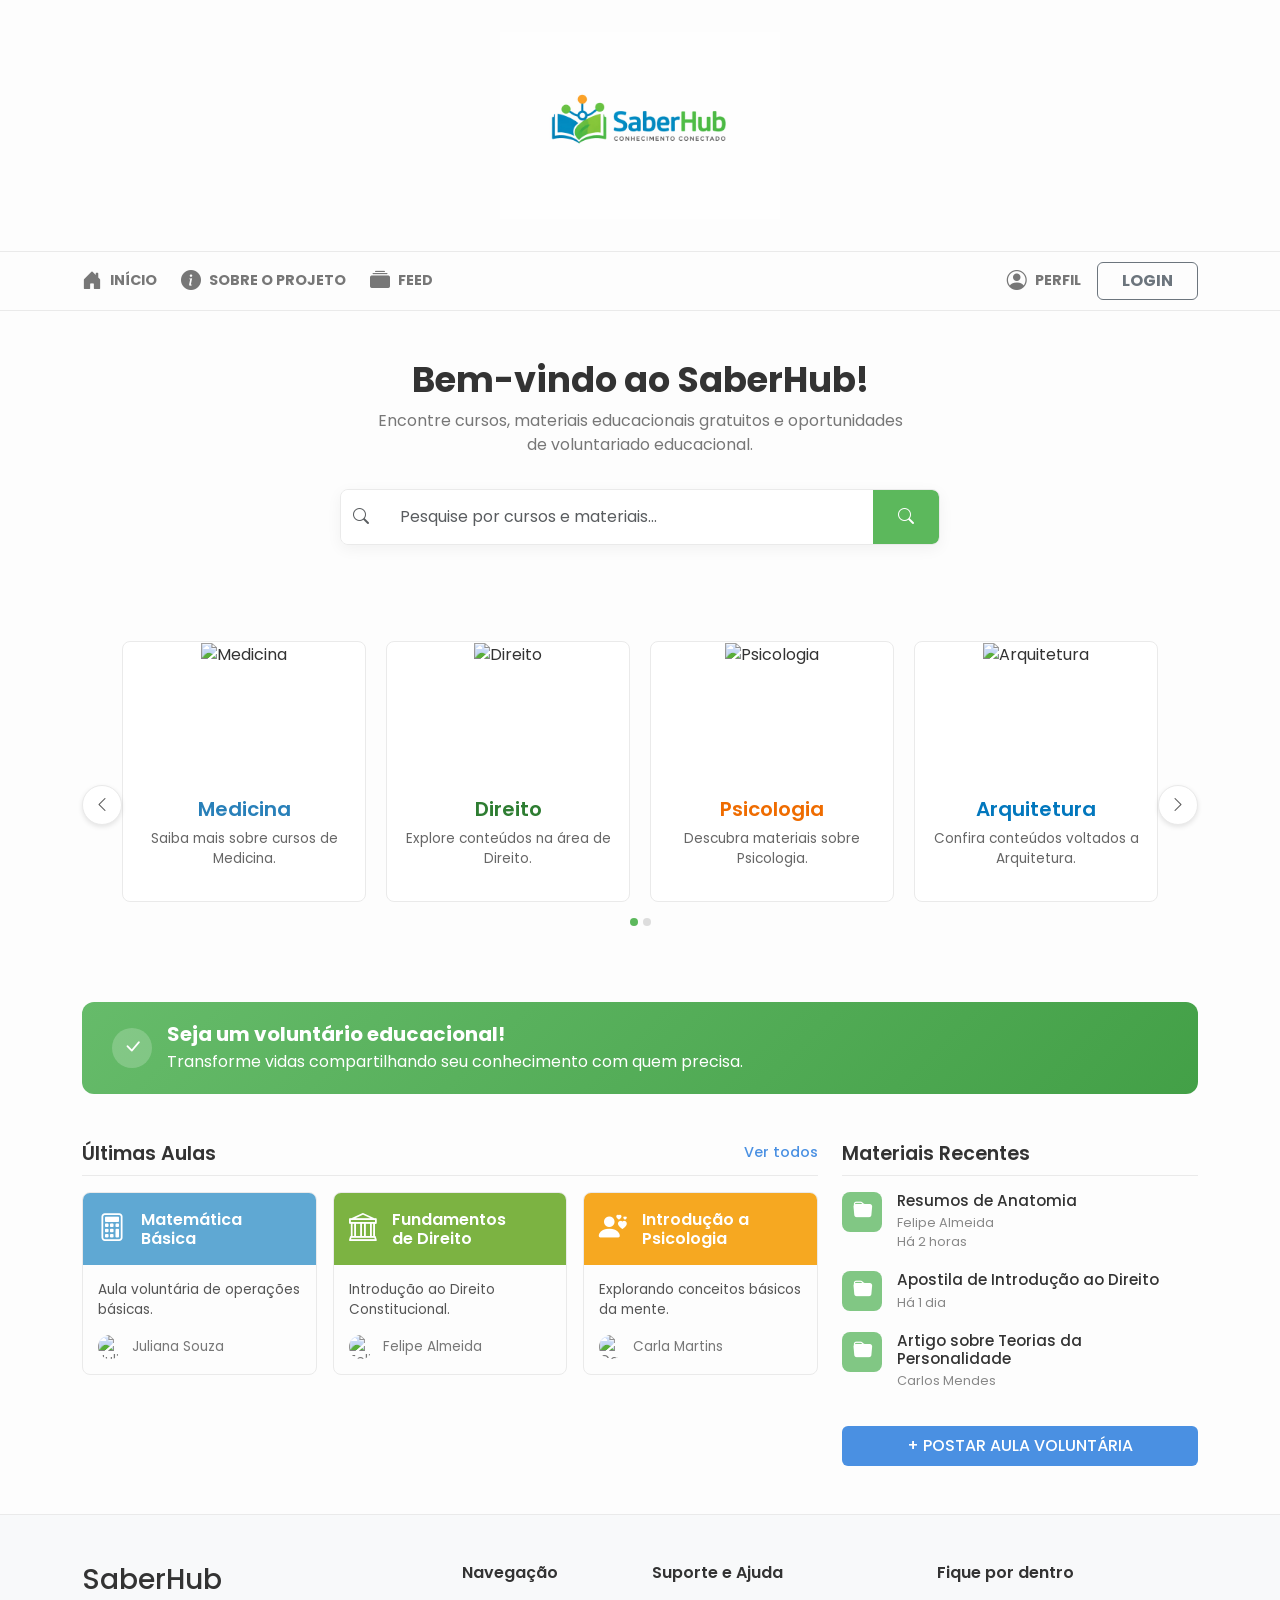
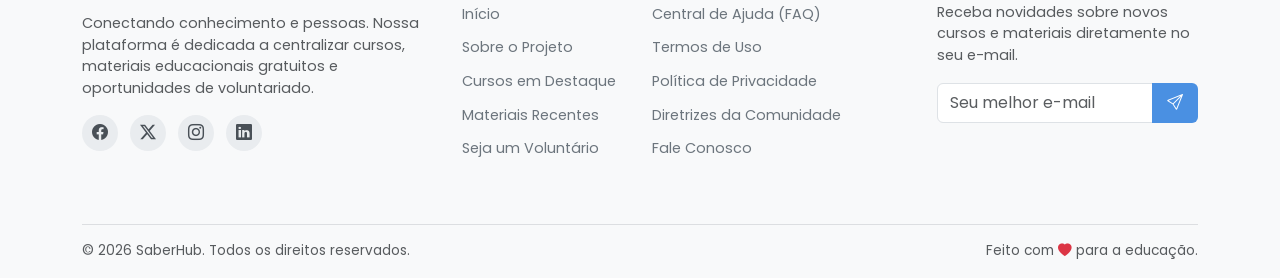
==== Index.html @ 9ede0e57 "change in navigation" ====
<!DOCTYPE html>
<html lang="pt-BR">
<head>
    <meta charset="UTF-8">
    <meta name="viewport" content="width=device-width, initial-scale=1.0">
    <title>SaberHub - Conhecimento Conectado</title>
    
    <link href="https://fonts.googleapis.com/css2?family=Poppins:wght@300;400;500;600;700&display=swap" rel="stylesheet">
    <link href="https://cdn.jsdelivr.net/npm/bootstrap@5.3.2/dist/css/bootstrap.min.css" rel="stylesheet">
    <link rel="stylesheet" href="https://cdn.jsdelivr.net/npm/bootstrap-icons@1.11.1/font/bootstrap-icons.css">

    <link rel="stylesheet" href="style.css">
</head>
<body>

    <header class="logo-container">
        <a href="Index.html">
            <img src="img/logomarca.jpeg" alt="Logo SaberHub - Conhecimento Conectado" class="logo-img">
        </a>
    </header>

    <nav class="top-nav">
        <div class="container d-flex justify-content-between align-items-center flex-wrap gap-3">
            
            <div class="d-flex gap-4 align-items-center flex-wrap">
                <a href="Index.html" class="nav-link-custom fw-bold text-uppercase" style="font-size: 0.9rem;">
                    <i class="bi bi-house-door-fill fs-5"></i> Início
                </a>
                <a href="StartProject.html" class="nav-link-custom fw-bold text-uppercase" style="font-size: 0.9rem;">
                    <i class="bi bi-info-circle-fill fs-5"></i> Sobre o Projeto
                </a>
                <a href="feed.html" class="nav-link-custom fw-bold text-uppercase" style="font-size: 0.9rem;">
                    <i class="bi bi-collection-fill fs-5"></i> Feed
                </a>
            </div>
            
            <div class="d-flex gap-3 align-items-center flex-wrap">
                <a href="perfil.html" class="nav-link-custom fw-bold text-uppercase" style="font-size: 0.9rem;">
                    <i class="bi bi-person-circle fs-5"></i> Perfil
                </a>
                <button class="btn btn-outline-secondary fw-bold px-4" data-bs-toggle="modal" data-bs-target="#loginModal">LOGIN</button>
            </div>

        </div>
    </nav>

    <main class="container">
        
        <section class="hero-section text-center">
            <h2 class="hero-title">Bem-vindo ao SaberHub!</h2>
            <p class="hero-subtitle">Encontre cursos, materiais educacionais gratuitos e oportunidades<br>de voluntariado educacional.</p>
            
            <div class="input-group search-wrapper mb-5">
                <span class="input-group-text bg-white border-0 text-muted"><i class="bi bi-search"></i></span>
                <input type="text" class="form-control" placeholder="Pesquise por cursos e materiais...">
                <button class="btn btn-search" type="button"><i class="bi bi-search"></i></button>
            </div>
        </section>

        <section class="carousel-wrapper pb-4">
            <button class="btn-carousel btn-prev" id="prevBtn"><i class="bi bi-chevron-left"></i></button>
            
            <div class="carousel-track-container">
                <div class="carousel-track" id="track">
                    
                    <div class="cat-card-wrapper">
                        <div class="cat-card cat-medicina">
                            <div class="cat-img-box">
                                <img src="https://images.pexels.com/photos/11623621/pexels-photo-11623621.jpeg?_gl=1*2g60da*_ga*MTA1OTY2MTQ5NS4xNzU5MDA5NjU1*_ga_8JE65Q40S6*czE3NzI4NjAyOTAkbzIyJGcxJHQxNzcyODYxNDI2JGozMiRsMCRoMA.." alt="Medicina">
                            </div>
                            <h5>Medicina</h5>
                            <p>Saiba mais sobre cursos de Medicina.</p>
                        </div>
                    </div>

                    <div class="cat-card-wrapper">
                        <div class="cat-card cat-direito">
                            <div class="cat-img-box">
                                <img src="https://images.pexels.com/photos/6077181/pexels-photo-6077181.jpeg?_gl=1*1f5k8j4*_ga*MTA1OTY2MTQ5NS4xNzU5MDA5NjU1*_ga_8JE65Q40S6*czE3NzI4NjAyOTAkbzIyJGcxJHQxNzcyODYyMDQwJGozNSRsMCRoMA.." alt="Direito">
                            </div>
                            <h5>Direito</h5>
                            <p>Explore conteúdos na área de Direito.</p>
                        </div>
                    </div>

                    <div class="cat-card-wrapper">
                        <div class="cat-card cat-psicologia">
                            <div class="cat-img-box">
                                <img src="https://images.pexels.com/photos/8849272/pexels-photo-8849272.jpeg?_gl=1*1e177b9*_ga*MTA1OTY2MTQ5NS4xNzU5MDA5NjU1*_ga_8JE65Q40S6*czE3NzI4NjAyOTAkbzIyJGcxJHQxNzcyODYxODE3JGozMSRsMCRoMA.." alt="Psicologia">
                            </div>
                            <h5>Psicologia</h5>
                            <p>Descubra materiais sobre Psicologia.</p>
                        </div>
                    </div>

                    <div class="cat-card-wrapper">
                        <div class="cat-card cat-arquitetura">
                            <div class="cat-img-box">
                                <img src="https://images.pexels.com/photos/271667/pexels-photo-271667.jpeg?_gl=1*giqt5z*_ga*MTA1OTY2MTQ5NS4xNzU5MDA5NjU1*_ga_8JE65Q40S6*czE3NzI4NjAyOTAkbzIyJGcxJHQxNzcyODYyMjE0JGoyOCRsMCRoMA.." alt="Arquitetura">
                            </div>
                            <h5>Arquitetura</h5>
                            <p>Confira conteúdos voltados a Arquitetura.</p>
                        </div>
                    </div>

                    <div class="cat-card-wrapper">
                        <div class="cat-card cat-sistemas">
                            <div class="cat-img-box">
                                <img src="https://images.pexels.com/photos/5380664/pexels-photo-5380664.jpeg?_gl=1*ax5c7v*_ga*MTA1OTY2MTQ5NS4xNzU5MDA5NjU1*_ga_8JE65Q40S6*czE3NzI4NjAyOTAkbzIyJGcxJHQxNzcyODYyMzQ5JGoyMyRsMCRoMA.." alt="Sistemas de Informação">
                            </div>
                            <h5>Sist. Informação</h5>
                            <p>Explore o mundo da tecnologia e dados.</p>
                        </div>
                    </div>

                </div>
            </div>

            <button class="btn-carousel btn-next" id="nextBtn"><i class="bi bi-chevron-right"></i></button>
            
            <div class="carousel-dots mt-3" id="dotsContainer"></div>
        </section>

        <section class="cta-banner">
            <div class="d-flex align-items-center">
                <div class="cta-icon"><i class="bi bi-check-lg"></i></div>
                <div>
                    <h5 class="mb-1 fw-bold">Seja um voluntário educacional!</h5>
                    <p class="mb-0 fs-6">Transforme vidas compartilhando seu conhecimento com quem precisa.</p>
                </div>
            </div>
        </section>

        <div class="row mt-5 mb-5">
            <div class="col-lg-8">
                <div class="section-header">
                    <h4>Últimas Aulas</h4>
                    <a href="#" class="link-ver-todos">Ver todos</a>
                </div>

                <div class="row g-3">
                    <div class="col-md-4">
                        <div class="aula-card">
                            <div class="aula-header bg-matematica">
                                <i class="bi bi-calculator fs-3"></i>
                                <h6>Matemática<br>Básica</h6>
                            </div>
                            <div class="aula-body">
                                <p>Aula voluntária de operações básicas.</p>
                                <div class="aula-author">
                                    <img src="https://ui-avatars.com/api/?name=Juliana+Souza&background=random" alt="Juliana">
                                    <span>Juliana Souza</span>
                                </div>
                            </div>
                        </div>
                    </div>
                    <div class="col-md-4">
                        <div class="aula-card">
                            <div class="aula-header bg-direito">
                                <i class="bi bi-bank fs-3"></i>
                                <h6>Fundamentos<br>de Direito</h6>
                            </div>
                            <div class="aula-body">
                                <p>Introdução ao Direito Constitucional.</p>
                                <div class="aula-author">
                                    <img src="https://ui-avatars.com/api/?name=Felipe+Almeida&background=random" alt="Felipe">
                                    <span>Felipe Almeida</span>
                                </div>
                            </div>
                        </div>
                    </div>
                    <div class="col-md-4">
                        <div class="aula-card">
                            <div class="aula-header bg-psicologia">
                                <i class="bi bi-person-hearts fs-3"></i>
                                <h6>Introdução a<br>Psicologia</h6>
                            </div>
                            <div class="aula-body">
                                <p>Explorando conceitos básicos da mente.</p>
                                <div class="aula-author">
                                    <img src="https://ui-avatars.com/api/?name=Carla+Martins&background=random" alt="Carla">
                                    <span>Carla Martins</span>
                                </div>
                            </div>
                        </div>
                    </div>
                </div>
            </div>

            <div class="col-lg-4">
                <div class="section-header">
                    <h4>Materiais Recentes</h4>
                </div>
                
                <div class="materiais-list mt-3">
                    <div class="material-item">
                        <div class="folder-icon"><i class="bi bi-folder-fill"></i></div>
                        <div class="material-info">
                            <h6>Resumos de Anatomia</h6>
                            <p>Felipe Almeida</p>
                            <p>Há 2 horas</p>
                        </div>
                    </div>
                    
                    <div class="material-item">
                        <div class="folder-icon"><i class="bi bi-folder-fill"></i></div>
                        <div class="material-info">
                            <h6>Apostila de Introdução ao Direito</h6>
                            <p>Há 1 dia</p>
                        </div>
                    </div>

                    <div class="material-item">
                        <div class="folder-icon"><i class="bi bi-folder-fill"></i></div>
                        <div class="material-info">
                            <h6>Artigo sobre Teorias da Personalidade</h6>
                            <p>Carlos Mendes</p>
                        </div>
                    </div>
                </div>

                <button class="btn btn-postar w-100 mt-3 py-2 text-uppercase fs-6">+ POSTAR AULA VOLUNTÁRIA</button>
            </div>
        </div>
    </main>

    <footer class="sh-footer mt-5 pt-5 pb-3">
        <div class="container">
            <div class="row">
                <div class="col-lg-4 col-md-6 mb-4">
                    <h5 class="logo-text mb-3 fs-3"><span class="text-saber">Saber</span><span class="text-hub">Hub</span></h5>
                    <p class="text-muted" style="font-size: 0.9rem;">
                        Conectando conhecimento e pessoas. Nossa plataforma é dedicada a centralizar cursos, materiais educacionais gratuitos e oportunidades de voluntariado.
                    </p>
                    <div class="social-links mt-3">
                        <a href="#" class="me-2" aria-label="Facebook"><i class="bi bi-facebook"></i></a>
                        <a href="#" class="me-2" aria-label="Twitter"><i class="bi bi-twitter-x"></i></a>
                        <a href="#" class="me-2" aria-label="Instagram"><i class="bi bi-instagram"></i></a>
                        <a href="#" class="me-2" aria-label="LinkedIn"><i class="bi bi-linkedin"></i></a>
                    </div>
                </div>

                <div class="col-lg-2 col-md-6 mb-4">
                    <h6 class="footer-title">Navegação</h6>
                    <ul class="footer-links">
                        <li><a href="#">Início</a></li>
                        <li><a href="#">Sobre o Projeto</a></li>
                        <li><a href="#">Cursos em Destaque</a></li>
                        <li><a href="#">Materiais Recentes</a></li>
                        <li><a href="#">Seja um Voluntário</a></li>
                    </ul>
                </div>

                <div class="col-lg-3 col-md-6 mb-4">
                    <h6 class="footer-title">Suporte e Ajuda</h6>
                    <ul class="footer-links">
                        <li><a href="#">Central de Ajuda (FAQ)</a></li>
                        <li><a href="#">Termos de Uso</a></li>
                        <li><a href="#">Política de Privacidade</a></li>
                        <li><a href="#">Diretrizes da Comunidade</a></li>
                        <li><a href="#">Fale Conosco</a></li>
                    </ul>
                </div>

                <div class="col-lg-3 col-md-6 mb-4">
                    <h6 class="footer-title">Fique por dentro</h6>
                    <p class="text-muted" style="font-size: 0.9rem;">Receba novidades sobre novos cursos e materiais diretamente no seu e-mail.</p>
                    <div class="input-group mb-3">
                        <input type="email" class="form-control" placeholder="Seu melhor e-mail" aria-label="Seu e-mail">
                        <button class="btn btn-postar" type="button" style="padding: 8px 15px;"><i class="bi bi-send"></i></button>
                    </div>
                </div>
            </div>

            <hr class="mt-4 mb-3 border-secondary" style="opacity: 0.2;">

            <div class="row align-items-center">
                <div class="col-md-6 text-center text-md-start">
                    <p class="text-muted mb-0" style="font-size: 0.85rem;">&copy; 2026 SaberHub. Todos os direitos reservados.</p>
                </div>
                <div class="col-md-6 text-center text-md-end mt-2 mt-md-0">
                    <p class="text-muted mb-0" style="font-size: 0.85rem;">Feito com <i class="bi bi-heart-fill text-danger"></i> para a educação.</p>
                </div>
            </div>
        </div>
    </footer>

    <button id="btnVoltarTopo" title="Voltar ao topo">
        <i class="bi bi-arrow-up"></i>
    </button>

    <script>
        document.addEventListener('DOMContentLoaded', () => {
            const track = document.getElementById('track');
            const prevBtn = document.getElementById('prevBtn');
            const nextBtn = document.getElementById('nextBtn');
            const cards = document.querySelectorAll('.cat-card-wrapper');
            const dotsContainer = document.getElementById('dotsContainer');
            
            let currentIndex = 0;
            const totalCards = cards.length;
            
            function getCardsVisible() {
                if (window.innerWidth <= 480) return 1;
                if (window.innerWidth <= 768) return 2;
                return 4;
            }

            let cardsVisible = getCardsVisible();
            let maxIndex = totalCards - cardsVisible;

            function updateDots() {
                dotsContainer.innerHTML = '';
                const totalDots = maxIndex + 1;
                for (let i = 0; i < totalDots; i++) {
                    const dot = document.createElement('span');
                    dot.classList.add('dot');
                    if (i === currentIndex) dot.classList.add('active');
                    dot.addEventListener('click', () => goToSlide(i));
                    dotsContainer.appendChild(dot);
                }
            }

            function updateCarousel() {
                const cardWidth = cards[0].offsetWidth;
                const gap = 20; 
                track.style.transform = `translateX(-${currentIndex * (cardWidth + gap)}px)`;
                
                document.querySelectorAll('.dot').forEach((dot, index) => {
                    dot.classList.toggle('active', index === currentIndex);
                });
            }

            function goToSlide(index) {
                currentIndex = index;
                updateCarousel();
            }

            function moveNext() {
                if (currentIndex < maxIndex) {
                    currentIndex++;
                } else {
                    currentIndex = 0;
                }
                updateCarousel();
            }

            function movePrev() {
                if (currentIndex > 0) {
                    currentIndex--;
                } else {
                    currentIndex = maxIndex;
                }
                updateCarousel();
            }

            nextBtn.addEventListener('click', () => { moveNext(); resetInterval(); });
            prevBtn.addEventListener('click', () => { movePrev(); resetInterval(); });

            window.addEventListener('resize', () => {
                cardsVisible = getCardsVisible();
                maxIndex = Math.max(0, totalCards - cardsVisible);
                if (currentIndex > maxIndex) currentIndex = maxIndex;
                updateDots();
                updateCarousel();
            });

            let autoPlayInterval = setInterval(moveNext, 3500);

            function resetInterval() {
                clearInterval(autoPlayInterval);
                autoPlayInterval = setInterval(moveNext, 3500);
            }

            updateDots();
            updateCarousel();

            const btnTopo = document.getElementById('btnVoltarTopo');

            window.addEventListener('scroll', () => {
                if (window.scrollY > 300) {
                    btnTopo.classList.add('mostrar');
                } else {
                    btnTopo.classList.remove('mostrar');
                }
            });

            btnTopo.addEventListener('click', () => {
                window.scrollTo({
                    top: 0,
                    behavior: 'smooth'
                });
            });
        });
    </script>
    <div class="modal fade" id="loginModal" tabindex="-1" aria-labelledby="loginModalLabel" aria-hidden="true">
        <div class="modal-dialog modal-dialog-centered">
            <div class="modal-content border-0 shadow">
                <div class="modal-header border-0 pb-0">
                    <h5 class="modal-title w-100 text-center fw-bold" id="loginModalLabel">
                        <span style="color: #007bc0;">Saber</span><span style="color: #7cb342;">Hub</span>
                    </h5>
                    <button type="button" class="btn-close" data-bs-dismiss="modal" aria-label="Close"></button>
                </div>
                <div class="modal-body p-4">
                    <p class="text-center text-muted mb-4">Acesse sua conta para continuar aprendendo.</p>
                    <form id="loginForm">
                        <div class="mb-3">
                            <label for="emailInput" class="form-label small fw-bold">E-mail</label>
                            <input type="email" class="form-control" id="emailInput" placeholder="seu@email.com" required>
                        </div>
                        <div class="mb-3">
                            <label for="passwordInput" class="form-label small fw-bold">Senha</label>
                            <input type="password" class="form-control" id="passwordInput" placeholder="Digite sua senha" required>
                        </div>
                        <div class="d-flex justify-content-between mb-4">
                            <div class="form-check">
                                <input class="form-check-input" type="checkbox" id="rememberMe">
                                <label class="form-check-label small" for="rememberMe">Lembrar-me</label>
                            </div>
                            <a href="#" class="small text-decoration-none" style="color: #007bc0;">Esqueceu a senha?</a>
                        </div>
                        <button type="submit" class="btn w-100 py-2 fw-bold text-white" style="background-color: #4a90e2;">ENTRAR</button>
                    </form>
                </div>
                <div class="modal-footer border-0 justify-content-center pb-4">
                    <p class="small mb-0">Não tem uma conta? <a href="#" class="fw-bold text-decoration-none" style="color: #7cb342;">Cadastre-se</a></p>
                </div>
            </div>
        </div>
    </div>

    <script src="https://cdn.jsdelivr.net/npm/bootstrap@5.3.2/dist/js/bootstrap.bundle.min.js"></script>
    <script src="https://code.jquery.com/jquery-3.4.1.slim.min.js" integrity="sha384-J6qa4849blE2+poT4WnyKhv5vZF5SrPo0iEjwBvKU7imGFAV0wwj1yYfoRSJoZ+n" crossorigin="anonymous"></script>
    <script src="https://cdn.jsdelivr.net/npm/popper.js@1.16.0/dist/umd/popper.min.js" integrity="sha384-Q6E9RHvbIyZFJoft+2mJbHaEWldlvI9IOYy5n3zV9zzTtmI3UksdQRVvoxMfooAo" crossorigin="anonymous"></script>
    <script src="https://cdn.jsdelivr.net/npm/bootstrap@4.4.1/dist/js/bootstrap.min.js" integrity="sha384-wfSDF2E50Y2D1uUdj0O3uMBJnjuUD4Ih7YwaYd1iqfktj0Uod8GCExl3Og8ifwB6" crossorigin="anonymous"></script>
    <script src="login.js"></script>
</body>
</body>
</html>
---- style.css ----
:root {
    --sh-blue: #3498db;
    --sh-green: #5cb85c;
    --sh-orange: #fca830;
    --sh-dark: #333333;
    --sh-gray: #777777;
    --sh-light-bg: #f8f9fa;
}

body {
    font-family: 'Poppins', sans-serif;
    color: var(--sh-dark);
    position: relative;
    background-color: #fdfdfd;
}

/* =========================================================
   HEADER & NAV (Globais - Usado em todas as páginas)
   ========================================================= */
.logo-container { text-align: center; padding: 2rem 0; }
.logo-img {
    max-width: 280px; /* Controla o tamanho máximo da logo */
    height: auto;
    transition: transform 0.3s ease;
}

.logo-img:hover {
    transform: scale(1.02); /* Dá um leve efeito de zoom ao passar o mouse */
}

.top-nav { border-top: 1px solid #eaeaea; border-bottom: 1px solid #eaeaea; padding: 10px 0; }
.nav-link-custom { color: var(--sh-gray); font-weight: 500; text-decoration: none; display: flex; align-items: center; gap: 8px; transition: color 0.3s;}
.nav-link-custom:hover { color: var(--sh-blue); }
.btn-postar { background-color: #4a90e2; color: white; font-weight: 500; border-radius: 6px; padding: 8px 20px; border: none; transition: background-color 0.3s; }
.btn-postar:hover { background-color: #357abd; color: white; }


/* =========================================================
   PÁGINA: SOBRE O PROJETO (StartProject.html)
   ========================================================= */

/* Cards Coloridos Superiores */
.feature-card {
    border: 1px solid #eaeaea;
    border-radius: 8px;
    overflow: hidden;
    display: flex;
    flex-direction: column;
    box-shadow: 0 4px 8px rgba(0,0,0,0.02);
}
.card-header-custom {
    color: white;
    padding: 25px 15px;
    display: flex;
    flex-direction: column;
    align-items: center;
    justify-content: center;
}
.card-header-custom h5 { margin-top: 10px; margin-bottom: 0; font-weight: 600; font-size: 1.1rem; }
.bg-sh-blue { background-color: #4a90e2; }
.bg-sh-green { background-color: var(--sh-green); }
.bg-sh-orange { background-color: var(--sh-orange); }

.card-body-custom {
    background-color: white;
    padding: 20px 15px;
    flex-grow: 1;
    display: flex;
    align-items: center;
    justify-content: center;
}
.card-body-custom p { margin: 0; font-size: 0.9rem; color: #666; line-height: 1.5; }

/* CORREÇÃO DO BUG: Seção da Unex e Imagem dos Estudantes */
.unex-image-wrapper {
    border-radius: 12px;
    overflow: hidden;
    box-shadow: 0 10px 25px rgba(0,0,0,0.1);
    height: 100%;
    width: 100%; /* Corrigido de max-width: 80% para preencher todo o espaço disponível */
    min-height: 350px;
    display: flex;
}
.unex-image-wrapper img {
    width: 100%;
    height: 100%; /* Garante que a imagem preencha o contêiner */
    object-fit: cover;
    object-position: center;
}

/* Banner de Voluntariado Centralizado e Retangular */
.cta-banner-centered {
    background: linear-gradient(135deg, #6cbf6c, #43a047);
    border-radius: 12px;
    position: relative;
}
.cta-banner-centered i {
    background: rgba(255,255,255,0.2);
    border-radius: 50%;
    width: 80px;
    height: 80px;
    display: inline-flex;
    align-items: center;
    justify-content: center;
}

/* Estilos do Formulário de Sugestões */
.sugestao-section .card-header {
    border-top-left-radius: 8px;
    border-top-right-radius: 8px;
}
.sugestao-section .form-control {
    border: 1px solid #ced4da;
    border-radius: 6px;
    padding: 10px 15px;
}
.sugestao-section .form-control:focus {
    border-color: var(--sh-blue);
    box-shadow: 0 0 0 0.25rem rgba(52, 152, 219, 0.25);
}


/* =========================================================
   PÁGINA: HOME / INDEX (Index.html) - Estilos Restaurados
   ========================================================= */

.hero-section { padding: 3rem 0; }
.hero-title { font-weight: 700; font-size: 2.2rem; }
.hero-subtitle { color: var(--sh-gray); font-size: 1rem; margin-bottom: 2rem; }

.search-wrapper { max-width: 600px; margin: 0 auto; box-shadow: 0 4px 15px rgba(0,0,0,0.05); border-radius: 8px; overflow: hidden; border: 1px solid #eaeaea; }
.search-wrapper input { border: none; padding: 15px 20px; box-shadow: none !important; }
.search-wrapper .btn-search { background-color: var(--sh-green); color: white; border: none; padding: 0 25px; transition: background-color 0.3s; }
.search-wrapper .btn-search:hover { background-color: #4cae4c; }

/* Carrossel de Categorias */
.carousel-wrapper { position: relative; padding: 0 40px; }
.carousel-track-container { overflow: hidden; width: 100%; }
.carousel-track { display: flex; gap: 20px; transition: transform 0.4s ease-in-out; }
.cat-card-wrapper { flex: 0 0 calc(25% - 15px); min-width: calc(25% - 15px); }
@media (max-width: 768px) { .cat-card-wrapper { flex: 0 0 calc(50% - 10px); min-width: calc(50% - 10px); } }
@media (max-width: 480px) { .cat-card-wrapper { flex: 0 0 100%; min-width: 100%; } }

.cat-card { border: 1px solid #eaeaea; border-radius: 8px; overflow: hidden; text-align: center; height: 100%; background: #fff; transition: transform 0.2s, box-shadow 0.2s; }
.cat-card:hover { transform: translateY(-5px); box-shadow: 0 8px 20px rgba(0,0,0,0.08); }
.cat-img-box { height: 140px; width: 100%; overflow: hidden; }
.cat-img-box img { width: 100%; height: 100%; object-fit: cover; object-position: center; }

.cat-medicina h5 { color: #2980b9; font-weight: 600; margin-top: 15px; }
.cat-direito h5 { color: #2e7d32; font-weight: 600; margin-top: 15px; }
.cat-psicologia h5 { color: #ef6c00; font-weight: 600; margin-top: 15px; }
.cat-arquitetura h5 { color: #0277bd; font-weight: 600; margin-top: 15px; }
.cat-sistemas h5 { color: #8e44ad; font-weight: 600; margin-top: 15px; }
.cat-card p { font-size: 0.85rem; color: #666; padding: 0 10px 15px; }

.btn-carousel { position: absolute; top: 50%; transform: translateY(-50%); background: white; border: 1px solid #eaeaea; border-radius: 50%; width: 40px; height: 40px; display: flex; align-items: center; justify-content: center; box-shadow: 0 2px 5px rgba(0,0,0,0.1); color: #555; cursor: pointer; z-index: 10; transition: all 0.3s; }
.btn-carousel:hover { background: #f8f9fa; color: #333; }
.btn-prev { left: 0; }
.btn-next { right: 0; }

.carousel-dots { display: flex; justify-content: center; gap: 5px; margin: 20px 0; }
.dot { width: 8px; height: 8px; border-radius: 50%; background-color: #ddd; cursor: pointer; transition: background-color 0.3s;}
.dot.active { background-color: var(--sh-green); }

/* Banner Secundário (Home) */
.cta-banner { background: linear-gradient(135deg, #66bb6a, #43a047); border-radius: 12px; color: white; padding: 20px 30px; display: flex; align-items: center; justify-content: space-between; margin-top: 2rem; position: relative; overflow: hidden; }
.cta-icon { background: rgba(255,255,255,0.2); width: 40px; height: 40px; border-radius: 50%; display: flex; align-items: center; justify-content: center; font-size: 1.2rem; margin-right: 15px; }

/* Listagens de Aulas e Materiais */
.section-header { display: flex; justify-content: space-between; align-items: center; margin-bottom: 1rem; border-bottom: 1px solid #eaeaea; padding-bottom: 10px; }
.section-header h4 { font-weight: 600; font-size: 1.2rem; margin: 0; }
.link-ver-todos { color: #4a90e2; text-decoration: none; font-size: 0.9rem; font-weight: 500; transition: color 0.3s; }
.link-ver-todos:hover { color: #357abd; }

.aula-card { border: 1px solid #eaeaea; border-radius: 8px; overflow: hidden; margin-bottom: 15px; }
.aula-header { padding: 15px; display: flex; align-items: center; gap: 15px; color: white; }
.aula-header h6 { margin: 0; font-size: 1rem; font-weight: 600; line-height: 1.2; }

.bg-matematica { background-color: #5fa8d3; }
.bg-direito { background-color: #7cb342; }
.bg-psicologia { background-color: #f6a821; }

.aula-body { padding: 15px; }
.aula-body p { font-size: 0.85rem; color: #555; margin-bottom: 15px; min-height: 40px; }
.aula-author { display: flex; align-items: center; gap: 10px; font-size: 0.85rem; color: #777;}
.aula-author img { width: 24px; height: 24px; border-radius: 50%; }

.material-item { display: flex; align-items: flex-start; gap: 15px; margin-bottom: 20px; }
.folder-icon { background-color: #81c784; color: white; width: 40px; height: 40px; border-radius: 8px; display: flex; align-items: center; justify-content: center; font-size: 1.2rem; flex-shrink: 0; }
.material-info h6 { margin: 0 0 3px; font-size: 0.95rem; font-weight: 500;}
.material-info p { margin: 0; font-size: 0.8rem; color: #888; }

/* Rodapé (Footer) */
.sh-footer { background-color: #f8f9fa; border-top: 1px solid #eaeaea; color: var(--sh-dark); }
.footer-title { font-weight: 600; margin-bottom: 1.2rem; color: var(--sh-dark); }
.footer-links { padding: 0; list-style: none; }
.footer-links li { margin-bottom: 0.6rem; }
.footer-links a { color: #6c757d; text-decoration: none; font-size: 0.9rem; transition: color 0.3s ease, padding-left 0.3s ease; }
.footer-links a:hover { color: #007bc0; padding-left: 5px; }
.social-links a { display: inline-flex; align-items: center; justify-content: center; width: 36px; height: 36px; background-color: #e9ecef; color: #495057; border-radius: 50%; text-decoration: none; transition: all 0.3s; }
.social-links a:hover { background-color: #007bc0; color: white; transform: translateY(-3px); }


/* =========================================================
   ELEMENTOS FLUTUANTES
   ========================================================= */
#btnVoltarTopo {
    position: fixed; bottom: 30px; right: 30px; width: 50px; height: 50px;
    border-radius: 50%; background-color: var(--sh-blue); color: white;
    border: none; box-shadow: 0 4px 12px rgba(0,0,0,0.15); font-size: 1.5rem;
    display: flex; align-items: center; justify-content: center;
    cursor: pointer; opacity: 0; visibility: hidden;
    transition: opacity 0.3s ease, visibility 0.3s ease, transform 0.3s ease;
    z-index: 1000;
}
#btnVoltarTopo.mostrar { opacity: 1; visibility: visible; }
#btnVoltarTopo:hover {
    background-color: #2980b9;
    transform: translateY(-5px);
}
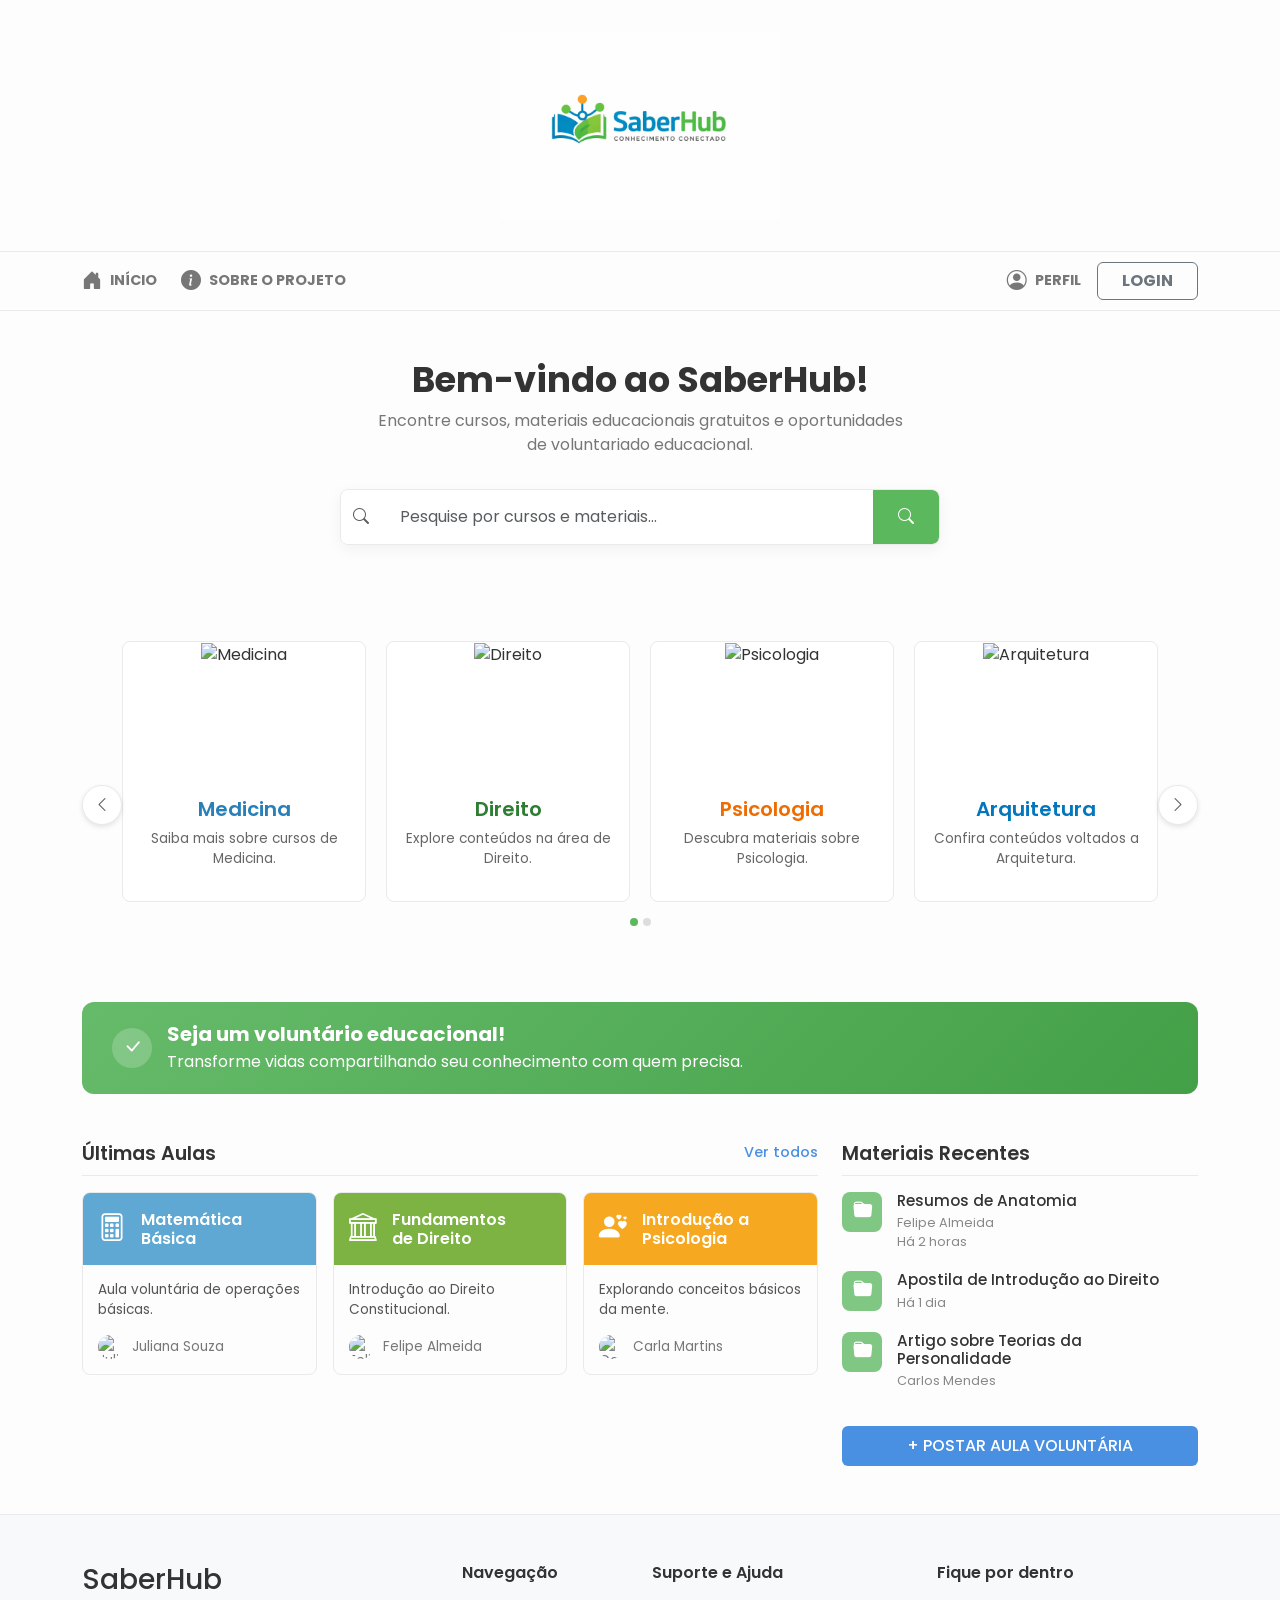
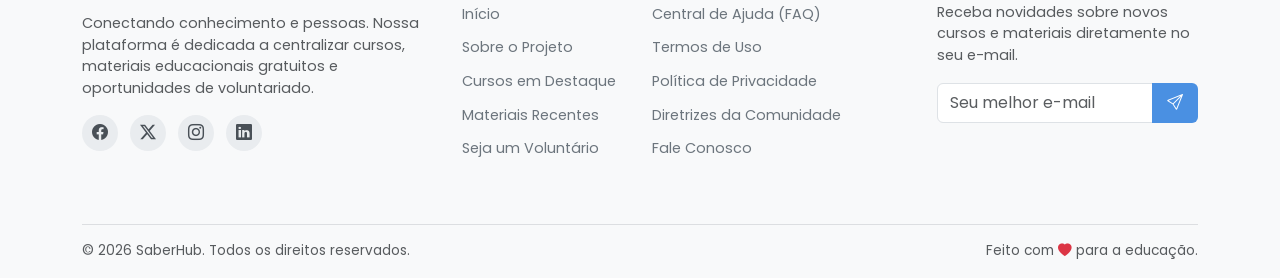
==== commit 2398ace9: "remove feed" ====
--- a/Index.html
+++ b/Index.html
@@ -28,9 +28,6 @@
                 </a>
                 <a href="StartProject.html" class="nav-link-custom fw-bold text-uppercase" style="font-size: 0.9rem;">
                     <i class="bi bi-info-circle-fill fs-5"></i> Sobre o Projeto
-                </a>
-                <a href="feed.html" class="nav-link-custom fw-bold text-uppercase" style="font-size: 0.9rem;">
-                    <i class="bi bi-collection-fill fs-5"></i> Feed
                 </a>
             </div>
             
--- a/style.css
+++ b/style.css
@@ -217,4 +217,50 @@
 #btnVoltarTopo:hover {
     background-color: #2980b9;
     transform: translateY(-5px);
+}
+/* Layout de Três Colunas */
+.feed-container {
+    display: grid;
+    grid-template-columns: 250px 1fr 300px; /* Define o tamanho da primeira coluna */
+    gap: 20px;
+    padding-top: 20px;
+}
+
+/* Menu de Navegação */
+.nav-menu {
+    list-style: none;
+    padding: 0;
+}
+
+.nav-menu li a {
+    display: flex;
+    align-items: center;
+    gap: 15px;
+    padding: 12px;
+    color: var(--sh-dark);
+    text-decoration: none;
+    border-radius: 8px;
+    transition: 0.3s;
+}
+
+.nav-menu li a:hover, .nav-menu li a.active {
+    background-color: #eef4fb;
+    color: var(--sh-blue);
+}
+
+/* Esconder colunas em telas pequenas */
+@media (max-width: 992px) {
+    .feed-container {
+        grid-template-columns: 1fr;
+    }
+    .sidebar-left, .sidebar-right {
+        display: none;
+    }
+}
+
+.logo-container-perfil { 
+    padding: 0.5rem 0 !important; 
+}
+.logo-img-perfil { 
+    max-width: 160px !important; 
 }
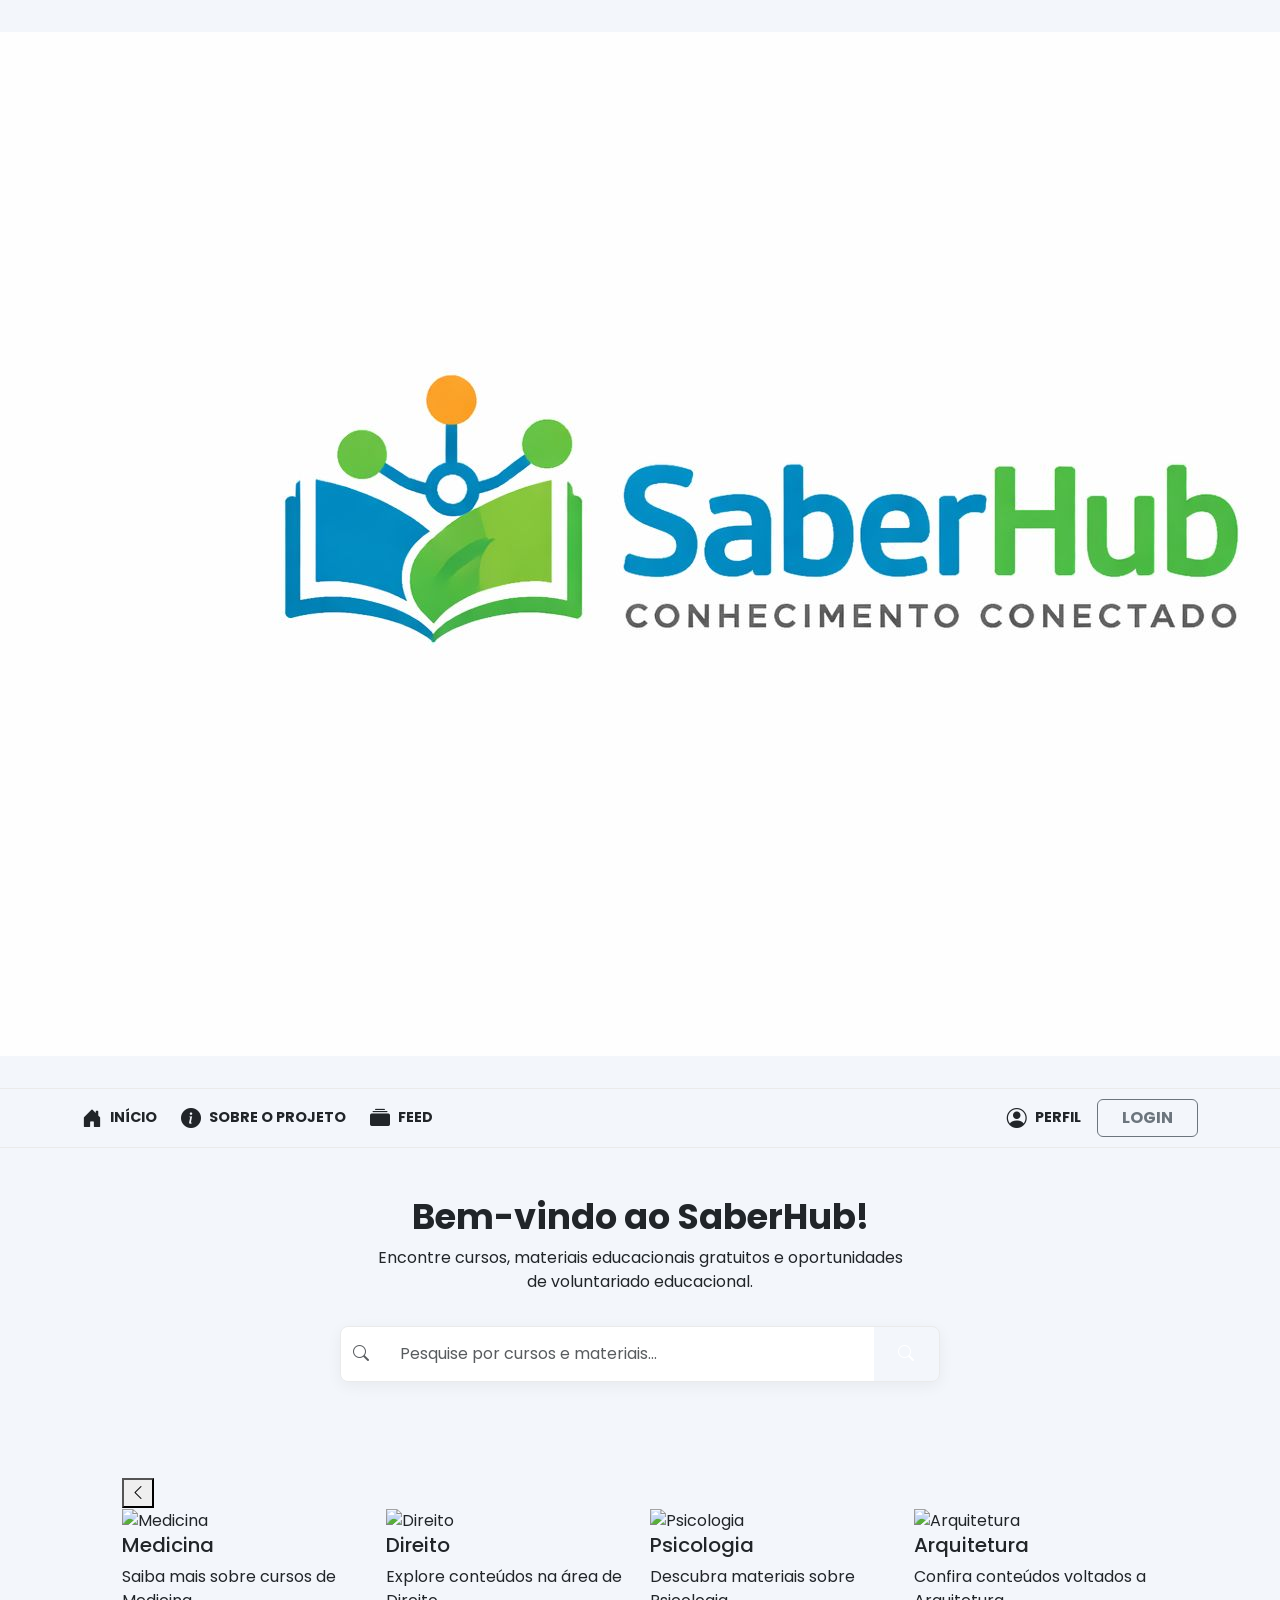
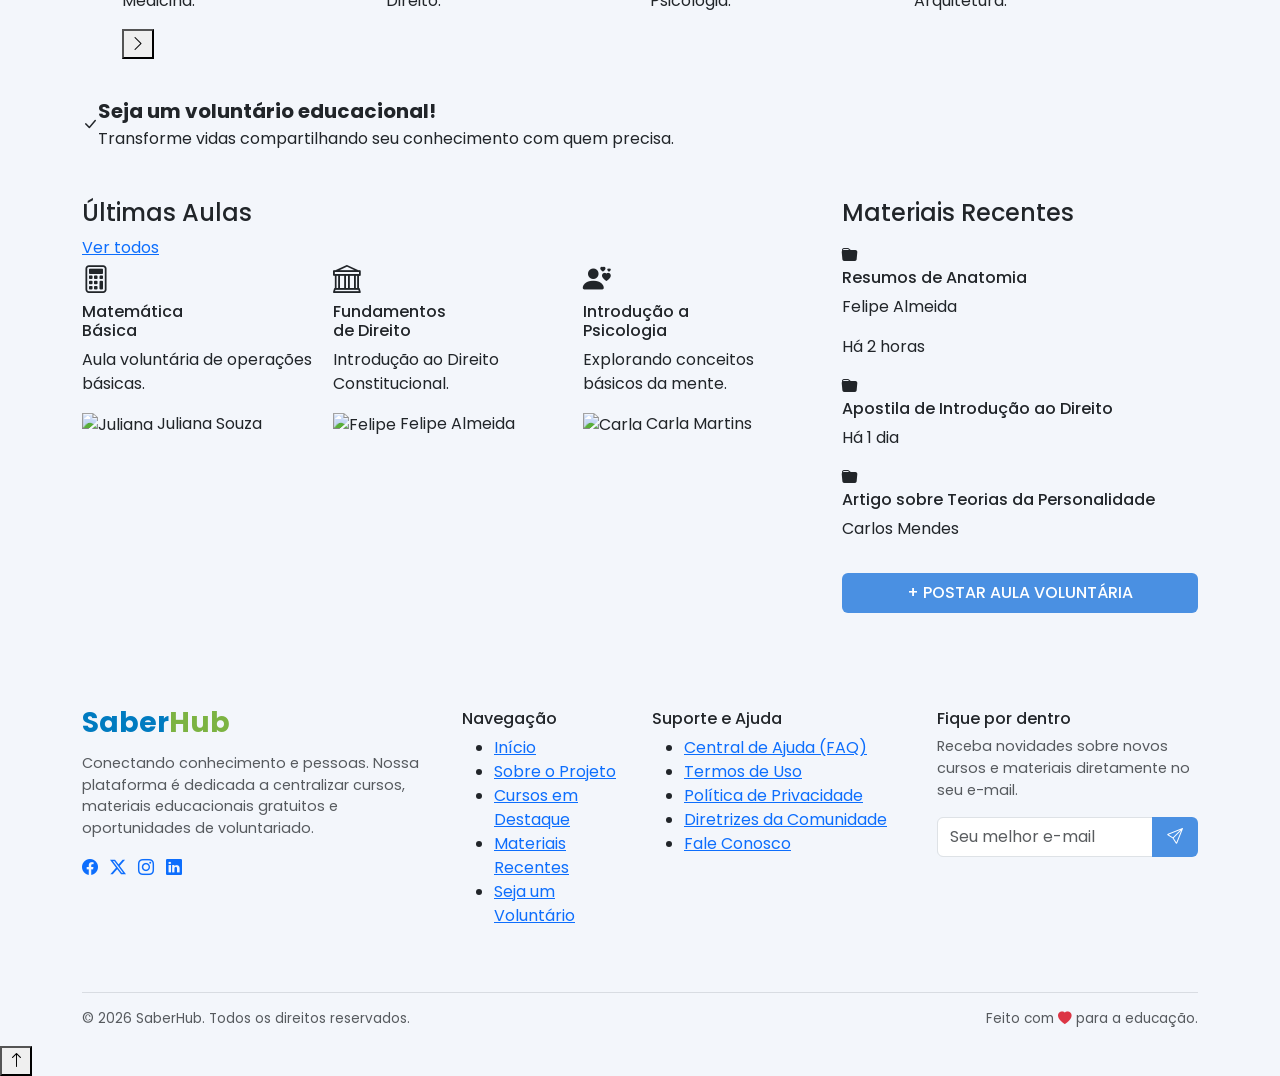
==== commit 4e2c1c10: "Merge branch 'main' of https://github.com/ellyhtts/SaberHub" ====
--- a/Index.html
+++ b/Index.html
@@ -29,6 +29,9 @@
                 <a href="StartProject.html" class="nav-link-custom fw-bold text-uppercase" style="font-size: 0.9rem;">
                     <i class="bi bi-info-circle-fill fs-5"></i> Sobre o Projeto
                 </a>
+                <a href="feed.html" class="nav-link-custom fw-bold text-uppercase" style="font-size: 0.9rem;">
+                    <i class="bi bi-collection-fill fs-5"></i> Feed
+                </a>
             </div>
             
             <div class="d-flex gap-3 align-items-center flex-wrap">
@@ -216,7 +219,7 @@
                     </div>
                 </div>
 
-                <button class="btn btn-postar w-100 mt-3 py-2 text-uppercase fs-6">+ POSTAR AULA VOLUNTÁRIA</button>
+                <button class="btn btn-postar w-100 mt-3 py-2 text-uppercase fs-6" data-bs-toggle="modal" data-bs-target="#loginModal">+ POSTAR AULA VOLUNTÁRIA</button>
             </div>
         </div>
     </main>
@@ -400,7 +403,7 @@
                     <button type="button" class="btn-close" data-bs-dismiss="modal" aria-label="Close"></button>
                 </div>
                 <div class="modal-body p-4">
-                    <p class="text-center text-muted mb-4">Acesse sua conta para continuar aprendendo.</p>
+                    <p class="text-center text-muted mb-4">Acesse sua conta para adicionar os arquivos.</p>
                     <form id="loginForm">
                         <div class="mb-3">
                             <label for="emailInput" class="form-label small fw-bold">E-mail</label>
@@ -428,9 +431,7 @@
     </div>
 
     <script src="https://cdn.jsdelivr.net/npm/bootstrap@5.3.2/dist/js/bootstrap.bundle.min.js"></script>
-    <script src="https://code.jquery.com/jquery-3.4.1.slim.min.js" integrity="sha384-J6qa4849blE2+poT4WnyKhv5vZF5SrPo0iEjwBvKU7imGFAV0wwj1yYfoRSJoZ+n" crossorigin="anonymous"></script>
-    <script src="https://cdn.jsdelivr.net/npm/popper.js@1.16.0/dist/umd/popper.min.js" integrity="sha384-Q6E9RHvbIyZFJoft+2mJbHaEWldlvI9IOYy5n3zV9zzTtmI3UksdQRVvoxMfooAo" crossorigin="anonymous"></script>
-    <script src="https://cdn.jsdelivr.net/npm/bootstrap@4.4.1/dist/js/bootstrap.min.js" integrity="sha384-wfSDF2E50Y2D1uUdj0O3uMBJnjuUD4Ih7YwaYd1iqfktj0Uod8GCExl3Og8ifwB6" crossorigin="anonymous"></script>
+    
     <script src="login.js"></script>
 </body>
 </body>
--- a/style.css
+++ b/style.css
@@ -1,32 +1,17 @@
-:root {
-    --sh-blue: #3498db;
-    --sh-green: #5cb85c;
-    --sh-orange: #fca830;
-    --sh-dark: #333333;
-    --sh-gray: #777777;
-    --sh-light-bg: #f8f9fa;
-}
-
-body {
-    font-family: 'Poppins', sans-serif;
-    color: var(--sh-dark);
-    position: relative;
-    background-color: #fdfdfd;
+body{
+font-family:'Poppins',sans-serif;
+margin:0;
+background:#f3f6fb;
 }
 
 /* =========================================================
    HEADER & NAV (Globais - Usado em todas as páginas)
    ========================================================= */
 .logo-container { text-align: center; padding: 2rem 0; }
-.logo-img {
-    max-width: 280px; /* Controla o tamanho máximo da logo */
-    height: auto;
-    transition: transform 0.3s ease;
-}
-
-.logo-img:hover {
-    transform: scale(1.02); /* Dá um leve efeito de zoom ao passar o mouse */
-}
+.logo-text { font-size: 2.5rem; font-weight: 700; margin-bottom: 0; line-height: 1; }
+.text-saber { color: #007bc0; }
+.text-hub { color: #7cb342; }
+.logo-subtitle { font-size: 0.85rem; letter-spacing: 1.5px; color: #666; text-transform: uppercase; }
 
 .top-nav { border-top: 1px solid #eaeaea; border-bottom: 1px solid #eaeaea; padding: 10px 0; }
 .nav-link-custom { color: var(--sh-gray); font-weight: 500; text-decoration: none; display: flex; align-items: center; gap: 8px; transition: color 0.3s;}
@@ -141,82 +126,145 @@
 @media (max-width: 768px) { .cat-card-wrapper { flex: 0 0 calc(50% - 10px); min-width: calc(50% - 10px); } }
 @media (max-width: 480px) { .cat-card-wrapper { flex: 0 0 100%; min-width: 100%; } }
 
-.cat-card { border: 1px solid #eaeaea; border-radius: 8px; overflow: hidden; text-align: center; height: 100%; background: #fff; transition: transform 0.2s, box-shadow 0.2s; }
-.cat-card:hover { transform: translateY(-5px); box-shadow: 0 8px 20px rgba(0,0,0,0.08); }
-.cat-img-box { height: 140px; width: 100%; overflow: hidden; }
-.cat-img-box img { width: 100%; height: 100%; object-fit: cover; object-position: center; }
-
-.cat-medicina h5 { color: #2980b9; font-weight: 600; margin-top: 15px; }
-.cat-direito h5 { color: #2e7d32; font-weight: 600; margin-top: 15px; }
-.cat-psicologia h5 { color: #ef6c00; font-weight: 600; margin-top: 15px; }
-.cat-arquitetura h5 { color: #0277bd; font-weight: 600; margin-top: 15px; }
-.cat-sistemas h5 { color: #8e44ad; font-weight: 600; margin-top: 15px; }
-.cat-card p { font-size: 0.85rem; color: #666; padding: 0 10px 15px; }
-
-.btn-carousel { position: absolute; top: 50%; transform: translateY(-50%); background: white; border: 1px solid #eaeaea; border-radius: 50%; width: 40px; height: 40px; display: flex; align-items: center; justify-content: center; box-shadow: 0 2px 5px rgba(0,0,0,0.1); color: #555; cursor: pointer; z-index: 10; transition: all 0.3s; }
-.btn-carousel:hover { background: #f8f9fa; color: #333; }
-.btn-prev { left: 0; }
-.btn-next { right: 0; }
-
-.carousel-dots { display: flex; justify-content: center; gap: 5px; margin: 20px 0; }
-.dot { width: 8px; height: 8px; border-radius: 50%; background-color: #ddd; cursor: pointer; transition: background-color 0.3s;}
-.dot.active { background-color: var(--sh-green); }
-
-/* Banner Secundário (Home) */
-.cta-banner { background: linear-gradient(135deg, #66bb6a, #43a047); border-radius: 12px; color: white; padding: 20px 30px; display: flex; align-items: center; justify-content: space-between; margin-top: 2rem; position: relative; overflow: hidden; }
-.cta-icon { background: rgba(255,255,255,0.2); width: 40px; height: 40px; border-radius: 50%; display: flex; align-items: center; justify-content: center; font-size: 1.2rem; margin-right: 15px; }
-
-/* Listagens de Aulas e Materiais */
-.section-header { display: flex; justify-content: space-between; align-items: center; margin-bottom: 1rem; border-bottom: 1px solid #eaeaea; padding-bottom: 10px; }
-.section-header h4 { font-weight: 600; font-size: 1.2rem; margin: 0; }
-.link-ver-todos { color: #4a90e2; text-decoration: none; font-size: 0.9rem; font-weight: 500; transition: color 0.3s; }
-.link-ver-todos:hover { color: #357abd; }
-
-.aula-card { border: 1px solid #eaeaea; border-radius: 8px; overflow: hidden; margin-bottom: 15px; }
-.aula-header { padding: 15px; display: flex; align-items: center; gap: 15px; color: white; }
-.aula-header h6 { margin: 0; font-size: 1rem; font-weight: 600; line-height: 1.2; }
-
-.bg-matematica { background-color: #5fa8d3; }
-.bg-direito { background-color: #7cb342; }
-.bg-psicologia { background-color: #f6a821; }
-
-.aula-body { padding: 15px; }
-.aula-body p { font-size: 0.85rem; color: #555; margin-bottom: 15px; min-height: 40px; }
-.aula-author { display: flex; align-items: center; gap: 10px; font-size: 0.85rem; color: #777;}
-.aula-author img { width: 24px; height: 24px; border-radius: 50%; }
-
-.material-item { display: flex; align-items: flex-start; gap: 15px; margin-bottom: 20px; }
-.folder-icon { background-color: #81c784; color: white; width: 40px; height: 40px; border-radius: 8px; display: flex; align-items: center; justify-content: center; font-size: 1.2rem; flex-shrink: 0; }
-.material-info h6 { margin: 0 0 3px; font-size: 0.95rem; font-weight: 500;}
-.material-info p { margin: 0; font-size: 0.8rem; color: #888; }
-
-/* Rodapé (Footer) */
-.sh-footer { background-color: #f8f9fa; border-top: 1px solid #eaeaea; color: var(--sh-dark); }
-.footer-title { font-weight: 600; margin-bottom: 1.2rem; color: var(--sh-dark); }
-.footer-links { padding: 0; list-style: none; }
-.footer-links li { margin-bottom: 0.6rem; }
-.footer-links a { color: #6c757d; text-decoration: none; font-size: 0.9rem; transition: color 0.3s ease, padding-left 0.3s ease; }
-.footer-links a:hover { color: #007bc0; padding-left: 5px; }
-.social-links a { display: inline-flex; align-items: center; justify-content: center; width: 36px; height: 36px; background-color: #e9ecef; color: #495057; border-radius: 50%; text-decoration: none; transition: all 0.3s; }
-.social-links a:hover { background-color: #007bc0; color: white; transform: translateY(-3px); }
-
-
-/* =========================================================
-   ELEMENTOS FLUTUANTES
-   ========================================================= */
-#btnVoltarTopo {
-    position: fixed; bottom: 30px; right: 30px; width: 50px; height: 50px;
-    border-radius: 50%; background-color: var(--sh-blue); color: white;
-    border: none; box-shadow: 0 4px 12px rgba(0,0,0,0.15); font-size: 1.5rem;
-    display: flex; align-items: center; justify-content: center;
-    cursor: pointer; opacity: 0; visibility: hidden;
-    transition: opacity 0.3s ease, visibility 0.3s ease, transform 0.3s ease;
-    z-index: 1000;
-}
-#btnVoltarTopo.mostrar { opacity: 1; visibility: visible; }
-#btnVoltarTopo:hover {
-    background-color: #2980b9;
-    transform: translateY(-5px);
+.create-post{
+
+background:white;
+
+padding:15px;
+
+border-radius:12px;
+
+display:flex;
+gap:10px;
+
+}
+
+.create-post input{
+
+flex:1;
+
+padding:10px;
+
+border-radius:8px;
+border:1px solid #ddd;
+
+}
+
+.create-post button{
+
+background:#2fa66f;
+
+color:white;
+
+border:none;
+
+padding:10px 20px;
+
+border-radius:8px;
+
+}
+
+
+
+/* POST */
+
+.post{
+
+background:white;
+
+padding:20px;
+
+border-radius:12px;
+
+box-shadow:0 4px 10px rgba(0,0,0,0.05);
+
+}
+
+.post-header{
+
+display:flex;
+align-items:center;
+gap:10px;
+
+margin-bottom:10px;
+
+}
+
+.post-header img{
+
+border-radius:50%;
+
+}
+
+.post-actions{
+
+margin-top:10px;
+
+display:flex;
+align-items:center;
+gap:15px;
+
+}
+
+.download{
+
+margin-left:auto;
+
+background:#3d73c8;
+
+color:white;
+
+border:none;
+
+padding:8px 15px;
+
+border-radius:8px;
+
+}
+
+
+
+/* RIGHT */
+
+.right{
+
+display:flex;
+flex-direction:column;
+gap:20px;
+
+}
+
+.card{
+
+background:white;
+
+padding:15px;
+
+border-radius:12px;
+
+box-shadow:0 4px 10px rgba(0,0,0,0.05);
+
+}
+
+.card ul{
+
+list-style:none;
+padding:0;
+
+}
+
+.card li{
+
+padding:8px 0;
+
+}
+
+.user{
+
+display:flex;
+align-items:center;
+gap:10px;
+
 }
 /* Layout de Três Colunas */
 .feed-container {
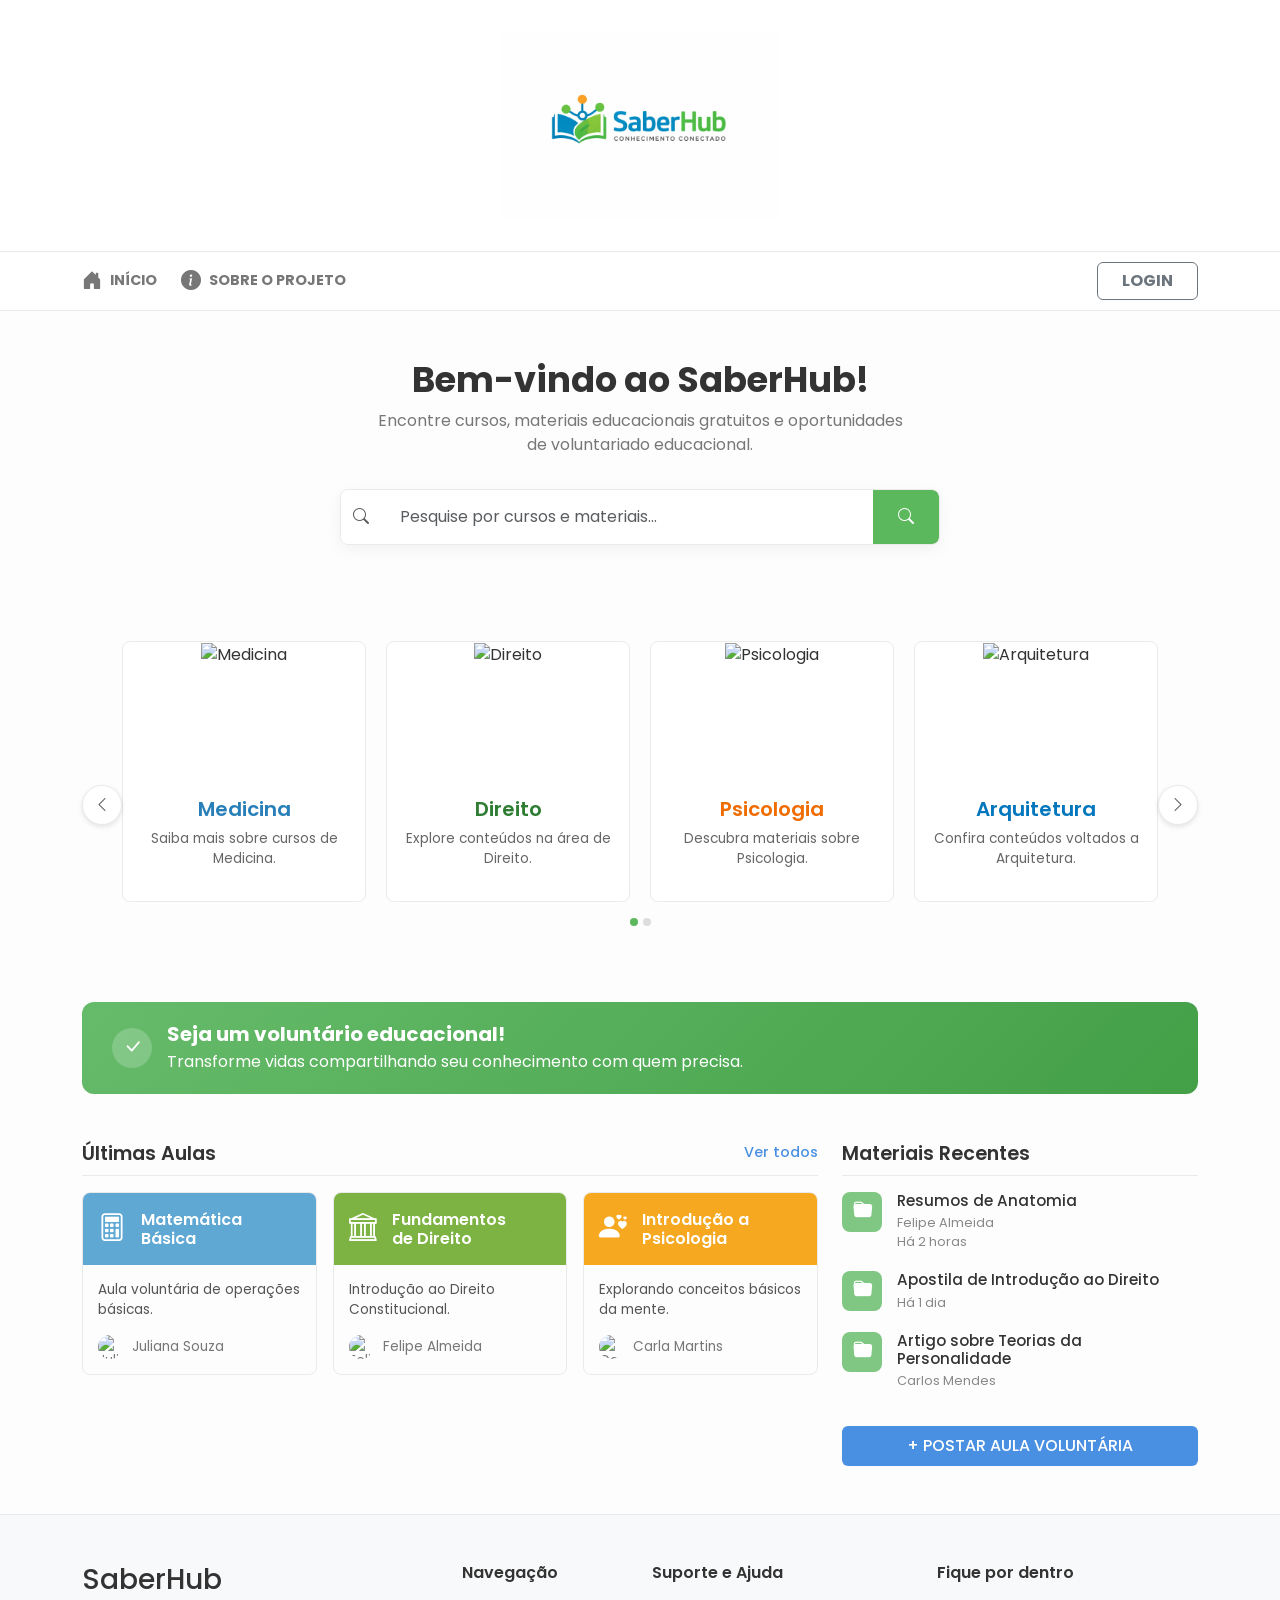
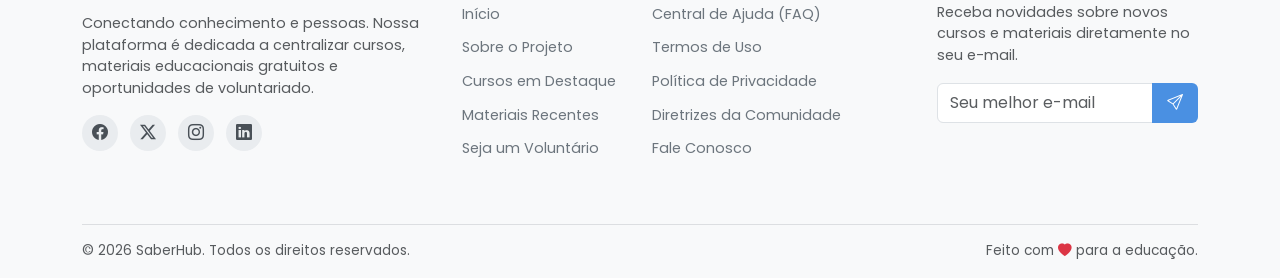
==== commit 5fe3fbfe: "reta final" ====
--- a/Index.html
+++ b/Index.html
@@ -29,15 +29,11 @@
                 <a href="StartProject.html" class="nav-link-custom fw-bold text-uppercase" style="font-size: 0.9rem;">
                     <i class="bi bi-info-circle-fill fs-5"></i> Sobre o Projeto
                 </a>
-                <a href="feed.html" class="nav-link-custom fw-bold text-uppercase" style="font-size: 0.9rem;">
-                    <i class="bi bi-collection-fill fs-5"></i> Feed
-                </a>
+
             </div>
             
             <div class="d-flex gap-3 align-items-center flex-wrap">
-                <a href="perfil.html" class="nav-link-custom fw-bold text-uppercase" style="font-size: 0.9rem;">
-                    <i class="bi bi-person-circle fs-5"></i> Perfil
-                </a>
+                
                 <button class="btn btn-outline-secondary fw-bold px-4" data-bs-toggle="modal" data-bs-target="#loginModal">LOGIN</button>
             </div>
 
--- a/style.css
+++ b/style.css
@@ -1,114 +1,46 @@
-body{
-font-family:'Poppins',sans-serif;
-margin:0;
-background:#f3f6fb;
+:root {
+    --sh-blue: #3498db;
+    --sh-green: #5cb85c;
+    --sh-orange: #fca830;
+    --sh-dark: #333333;
+    --sh-gray: #777777;
+    --sh-light-bg: #f8f9fa;
+}
+
+body {
+    font-family: 'Poppins', sans-serif;
+    color: var(--sh-dark);
+    position: relative;
+    background-color: #fdfdfd;
+    margin: 0;
 }
 
 /* =========================================================
    HEADER & NAV (Globais - Usado em todas as páginas)
    ========================================================= */
-.logo-container { text-align: center; padding: 2rem 0; }
-.logo-text { font-size: 2.5rem; font-weight: 700; margin-bottom: 0; line-height: 1; }
-.text-saber { color: #007bc0; }
-.text-hub { color: #7cb342; }
-.logo-subtitle { font-size: 0.85rem; letter-spacing: 1.5px; color: #666; text-transform: uppercase; }
+.logo-container { text-align: center; padding: 2rem 0; background-color: #fff; }
+.logo-img {
+    max-width: 280px; 
+    height: auto;
+    transition: transform 0.3s ease;
+}
+.logo-img:hover {
+    transform: scale(1.02); 
+}
+.logofeed {
+max-width: 280px;
+height: auto
+}
 
-.top-nav { border-top: 1px solid #eaeaea; border-bottom: 1px solid #eaeaea; padding: 10px 0; }
+.top-nav { border-top: 1px solid #eaeaea; border-bottom: 1px solid #eaeaea; padding: 10px 0; background-color: #fff; }
 .nav-link-custom { color: var(--sh-gray); font-weight: 500; text-decoration: none; display: flex; align-items: center; gap: 8px; transition: color 0.3s;}
 .nav-link-custom:hover { color: var(--sh-blue); }
 .btn-postar { background-color: #4a90e2; color: white; font-weight: 500; border-radius: 6px; padding: 8px 20px; border: none; transition: background-color 0.3s; }
 .btn-postar:hover { background-color: #357abd; color: white; }
 
-
 /* =========================================================
-   PÁGINA: SOBRE O PROJETO (StartProject.html)
+   PÁGINA: HOME / INDEX (Index.html)
    ========================================================= */
-
-/* Cards Coloridos Superiores */
-.feature-card {
-    border: 1px solid #eaeaea;
-    border-radius: 8px;
-    overflow: hidden;
-    display: flex;
-    flex-direction: column;
-    box-shadow: 0 4px 8px rgba(0,0,0,0.02);
-}
-.card-header-custom {
-    color: white;
-    padding: 25px 15px;
-    display: flex;
-    flex-direction: column;
-    align-items: center;
-    justify-content: center;
-}
-.card-header-custom h5 { margin-top: 10px; margin-bottom: 0; font-weight: 600; font-size: 1.1rem; }
-.bg-sh-blue { background-color: #4a90e2; }
-.bg-sh-green { background-color: var(--sh-green); }
-.bg-sh-orange { background-color: var(--sh-orange); }
-
-.card-body-custom {
-    background-color: white;
-    padding: 20px 15px;
-    flex-grow: 1;
-    display: flex;
-    align-items: center;
-    justify-content: center;
-}
-.card-body-custom p { margin: 0; font-size: 0.9rem; color: #666; line-height: 1.5; }
-
-/* CORREÇÃO DO BUG: Seção da Unex e Imagem dos Estudantes */
-.unex-image-wrapper {
-    border-radius: 12px;
-    overflow: hidden;
-    box-shadow: 0 10px 25px rgba(0,0,0,0.1);
-    height: 100%;
-    width: 100%; /* Corrigido de max-width: 80% para preencher todo o espaço disponível */
-    min-height: 350px;
-    display: flex;
-}
-.unex-image-wrapper img {
-    width: 100%;
-    height: 100%; /* Garante que a imagem preencha o contêiner */
-    object-fit: cover;
-    object-position: center;
-}
-
-/* Banner de Voluntariado Centralizado e Retangular */
-.cta-banner-centered {
-    background: linear-gradient(135deg, #6cbf6c, #43a047);
-    border-radius: 12px;
-    position: relative;
-}
-.cta-banner-centered i {
-    background: rgba(255,255,255,0.2);
-    border-radius: 50%;
-    width: 80px;
-    height: 80px;
-    display: inline-flex;
-    align-items: center;
-    justify-content: center;
-}
-
-/* Estilos do Formulário de Sugestões */
-.sugestao-section .card-header {
-    border-top-left-radius: 8px;
-    border-top-right-radius: 8px;
-}
-.sugestao-section .form-control {
-    border: 1px solid #ced4da;
-    border-radius: 6px;
-    padding: 10px 15px;
-}
-.sugestao-section .form-control:focus {
-    border-color: var(--sh-blue);
-    box-shadow: 0 0 0 0.25rem rgba(52, 152, 219, 0.25);
-}
-
-
-/* =========================================================
-   PÁGINA: HOME / INDEX (Index.html) - Estilos Restaurados
-   ========================================================= */
-
 .hero-section { padding: 3rem 0; }
 .hero-title { font-weight: 700; font-size: 2.2rem; }
 .hero-subtitle { color: var(--sh-gray); font-size: 1rem; margin-bottom: 2rem; }
@@ -126,189 +58,105 @@
 @media (max-width: 768px) { .cat-card-wrapper { flex: 0 0 calc(50% - 10px); min-width: calc(50% - 10px); } }
 @media (max-width: 480px) { .cat-card-wrapper { flex: 0 0 100%; min-width: 100%; } }
 
-.create-post{
+.cat-card { border: 1px solid #eaeaea; border-radius: 8px; overflow: hidden; text-align: center; height: 100%; background: #fff; transition: transform 0.2s, box-shadow 0.2s; }
+.cat-card:hover { transform: translateY(-5px); box-shadow: 0 8px 20px rgba(0,0,0,0.08); }
+.cat-img-box { height: 140px; width: 100%; overflow: hidden; }
+.cat-img-box img { width: 100%; height: 100%; object-fit: cover; object-position: center; }
 
-background:white;
+.cat-medicina h5 { color: #2980b9; font-weight: 600; margin-top: 15px; }
+.cat-direito h5 { color: #2e7d32; font-weight: 600; margin-top: 15px; }
+.cat-psicologia h5 { color: #ef6c00; font-weight: 600; margin-top: 15px; }
+.cat-arquitetura h5 { color: #0277bd; font-weight: 600; margin-top: 15px; }
+.cat-sistemas h5 { color: #8e44ad; font-weight: 600; margin-top: 15px; }
+.cat-card p { font-size: 0.85rem; color: #666; padding: 0 10px 15px; }
 
-padding:15px;
+.btn-carousel { position: absolute; top: 50%; transform: translateY(-50%); background: white; border: 1px solid #eaeaea; border-radius: 50%; width: 40px; height: 40px; display: flex; align-items: center; justify-content: center; box-shadow: 0 2px 5px rgba(0,0,0,0.1); color: #555; cursor: pointer; z-index: 10; transition: all 0.3s; }
+.btn-carousel:hover { background: #f8f9fa; color: #333; }
+.btn-prev { left: 0; }
+.btn-next { right: 0; }
 
-border-radius:12px;
+.carousel-dots { display: flex; justify-content: center; gap: 5px; margin: 20px 0; }
+.dot { width: 8px; height: 8px; border-radius: 50%; background-color: #ddd; cursor: pointer; transition: background-color 0.3s;}
+.dot.active { background-color: var(--sh-green); }
 
-display:flex;
-gap:10px;
+/* Banner Secundário (Home) */
+.cta-banner { background: linear-gradient(135deg, #66bb6a, #43a047); border-radius: 12px; color: white; padding: 20px 30px; display: flex; align-items: center; justify-content: space-between; margin-top: 2rem; position: relative; overflow: hidden; }
+.cta-icon { background: rgba(255,255,255,0.2); width: 40px; height: 40px; border-radius: 50%; display: flex; align-items: center; justify-content: center; font-size: 1.2rem; margin-right: 15px; }
 
+/* Listagens de Aulas e Materiais */
+.section-header { display: flex; justify-content: space-between; align-items: center; margin-bottom: 1rem; border-bottom: 1px solid #eaeaea; padding-bottom: 10px; }
+.section-header h4 { font-weight: 600; font-size: 1.2rem; margin: 0; }
+.link-ver-todos { color: #4a90e2; text-decoration: none; font-size: 0.9rem; font-weight: 500; transition: color 0.3s; }
+.link-ver-todos:hover { color: #357abd; }
+
+.aula-card { border: 1px solid #eaeaea; border-radius: 8px; overflow: hidden; margin-bottom: 15px; }
+.aula-header { padding: 15px; display: flex; align-items: center; gap: 15px; color: white; }
+.aula-header h6 { margin: 0; font-size: 1rem; font-weight: 600; line-height: 1.2; }
+
+.bg-matematica { background-color: #5fa8d3; }
+.bg-direito { background-color: #7cb342; }
+.bg-psicologia { background-color: #f6a821; }
+
+.aula-body { padding: 15px; }
+.aula-body p { font-size: 0.85rem; color: #555; margin-bottom: 15px; min-height: 40px; }
+.aula-author { display: flex; align-items: center; gap: 10px; font-size: 0.85rem; color: #777;}
+.aula-author img { width: 24px; height: 24px; border-radius: 50%; }
+
+.material-item { display: flex; align-items: flex-start; gap: 15px; margin-bottom: 20px; }
+.folder-icon { background-color: #81c784; color: white; width: 40px; height: 40px; border-radius: 8px; display: flex; align-items: center; justify-content: center; font-size: 1.2rem; flex-shrink: 0; }
+.material-info h6 { margin: 0 0 3px; font-size: 0.95rem; font-weight: 500;}
+.material-info p { margin: 0; font-size: 0.8rem; color: #888; }
+
+/* =========================================================
+   PÁGINA: SOBRE O PROJETO (StartProject.html)
+   ========================================================= */
+
+.feature-card { border: 1px solid #eaeaea; border-radius: 8px; overflow: hidden; display: flex; flex-direction: column; box-shadow: 0 4px 8px rgba(0,0,0,0.02); }
+.card-header-custom { color: white; padding: 25px 15px; display: flex; flex-direction: column; align-items: center; justify-content: center; }
+.card-header-custom h5 { margin-top: 10px; margin-bottom: 0; font-weight: 600; font-size: 1.1rem; }
+.bg-sh-blue { background-color: #4a90e2; }
+.bg-sh-green { background-color: var(--sh-green); }
+.bg-sh-orange { background-color: var(--sh-orange); }
+
+.card-body-custom { background-color: white; padding: 20px 15px; flex-grow: 1; display: flex; align-items: center; justify-content: center; }
+.card-body-custom p { margin: 0; font-size: 0.9rem; color: #666; line-height: 1.5; text-align: center;}
+
+.unex-image-wrapper { border-radius: 12px; overflow: hidden; box-shadow: 0 10px 25px rgba(0,0,0,0.1); height: 100%; width: 100%; min-height: 350px; display: flex; }
+.unex-image-wrapper img { width: 100%; height: 100%; object-fit: cover; object-position: center; }
+
+.cta-banner-centered { background: linear-gradient(135deg, #6cbf6c, #43a047); border-radius: 12px; position: relative; }
+.cta-banner-centered i { background: rgba(255,255,255,0.2); border-radius: 50%; width: 80px; height: 80px; display: inline-flex; align-items: center; justify-content: center; }
+
+.sugestao-section .card-header { border-top-left-radius: 8px; border-top-right-radius: 8px; }
+.sugestao-section .form-control { border: 1px solid #ced4da; border-radius: 6px; padding: 10px 15px; }
+.sugestao-section .form-control:focus { border-color: var(--sh-blue); box-shadow: 0 0 0 0.25rem rgba(52, 152, 219, 0.25); }
+
+/* =========================================================
+   RODAPÉ (Footer)
+   ========================================================= */
+.sh-footer { background-color: #f8f9fa; border-top: 1px solid #eaeaea; color: var(--sh-dark); }
+.footer-title { font-weight: 600; margin-bottom: 1.2rem; color: var(--sh-dark); }
+.footer-links { padding: 0; list-style: none; }
+.footer-links li { margin-bottom: 0.6rem; }
+.footer-links a { color: #6c757d; text-decoration: none; font-size: 0.9rem; transition: color 0.3s ease, padding-left 0.3s ease; }
+.footer-links a:hover { color: #007bc0; padding-left: 5px; }
+.social-links a { display: inline-flex; align-items: center; justify-content: center; width: 36px; height: 36px; background-color: #e9ecef; color: #495057; border-radius: 50%; text-decoration: none; transition: all 0.3s; }
+.social-links a:hover { background-color: #007bc0; color: white; transform: translateY(-3px); }
+
+/* =========================================================
+   ELEMENTOS FLUTUANTES
+   ========================================================= */
+#btnVoltarTopo {
+    position: fixed; bottom: 30px; right: 30px; width: 50px; height: 50px;
+    border-radius: 50%; background-color: var(--sh-blue); color: white;
+    border: none; box-shadow: 0 4px 12px rgba(0,0,0,0.15); font-size: 1.5rem;
+    display: flex; align-items: center; justify-content: center;
+    cursor: pointer; opacity: 0; visibility: hidden;
+    transition: opacity 0.3s ease, visibility 0.3s ease, transform 0.3s ease;
+    z-index: 1000;
 }
-
-.create-post input{
-
-flex:1;
-
-padding:10px;
-
-border-radius:8px;
-border:1px solid #ddd;
-
-}
-
-.create-post button{
-
-background:#2fa66f;
-
-color:white;
-
-border:none;
-
-padding:10px 20px;
-
-border-radius:8px;
-
-}
-
-
-
-/* POST */
-
-.post{
-
-background:white;
-
-padding:20px;
-
-border-radius:12px;
-
-box-shadow:0 4px 10px rgba(0,0,0,0.05);
-
-}
-
-.post-header{
-
-display:flex;
-align-items:center;
-gap:10px;
-
-margin-bottom:10px;
-
-}
-
-.post-header img{
-
-border-radius:50%;
-
-}
-
-.post-actions{
-
-margin-top:10px;
-
-display:flex;
-align-items:center;
-gap:15px;
-
-}
-
-.download{
-
-margin-left:auto;
-
-background:#3d73c8;
-
-color:white;
-
-border:none;
-
-padding:8px 15px;
-
-border-radius:8px;
-
-}
-
-
-
-/* RIGHT */
-
-.right{
-
-display:flex;
-flex-direction:column;
-gap:20px;
-
-}
-
-.card{
-
-background:white;
-
-padding:15px;
-
-border-radius:12px;
-
-box-shadow:0 4px 10px rgba(0,0,0,0.05);
-
-}
-
-.card ul{
-
-list-style:none;
-padding:0;
-
-}
-
-.card li{
-
-padding:8px 0;
-
-}
-
-.user{
-
-display:flex;
-align-items:center;
-gap:10px;
-
-}
-/* Layout de Três Colunas */
-.feed-container {
-    display: grid;
-    grid-template-columns: 250px 1fr 300px; /* Define o tamanho da primeira coluna */
-    gap: 20px;
-    padding-top: 20px;
-}
-
-/* Menu de Navegação */
-.nav-menu {
-    list-style: none;
-    padding: 0;
-}
-
-.nav-menu li a {
-    display: flex;
-    align-items: center;
-    gap: 15px;
-    padding: 12px;
-    color: var(--sh-dark);
-    text-decoration: none;
-    border-radius: 8px;
-    transition: 0.3s;
-}
-
-.nav-menu li a:hover, .nav-menu li a.active {
-    background-color: #eef4fb;
-    color: var(--sh-blue);
-}
-
-/* Esconder colunas em telas pequenas */
-@media (max-width: 992px) {
-    .feed-container {
-        grid-template-columns: 1fr;
-    }
-    .sidebar-left, .sidebar-right {
-        display: none;
-    }
-}
-
-.logo-container-perfil { 
-    padding: 0.5rem 0 !important; 
-}
-.logo-img-perfil { 
-    max-width: 160px !important; 
+#btnVoltarTopo.mostrar { opacity: 1; visibility: visible; }
+#btnVoltarTopo:hover {
+    background-color: #2980b9;
+    transform: translateY(-5px);
 }
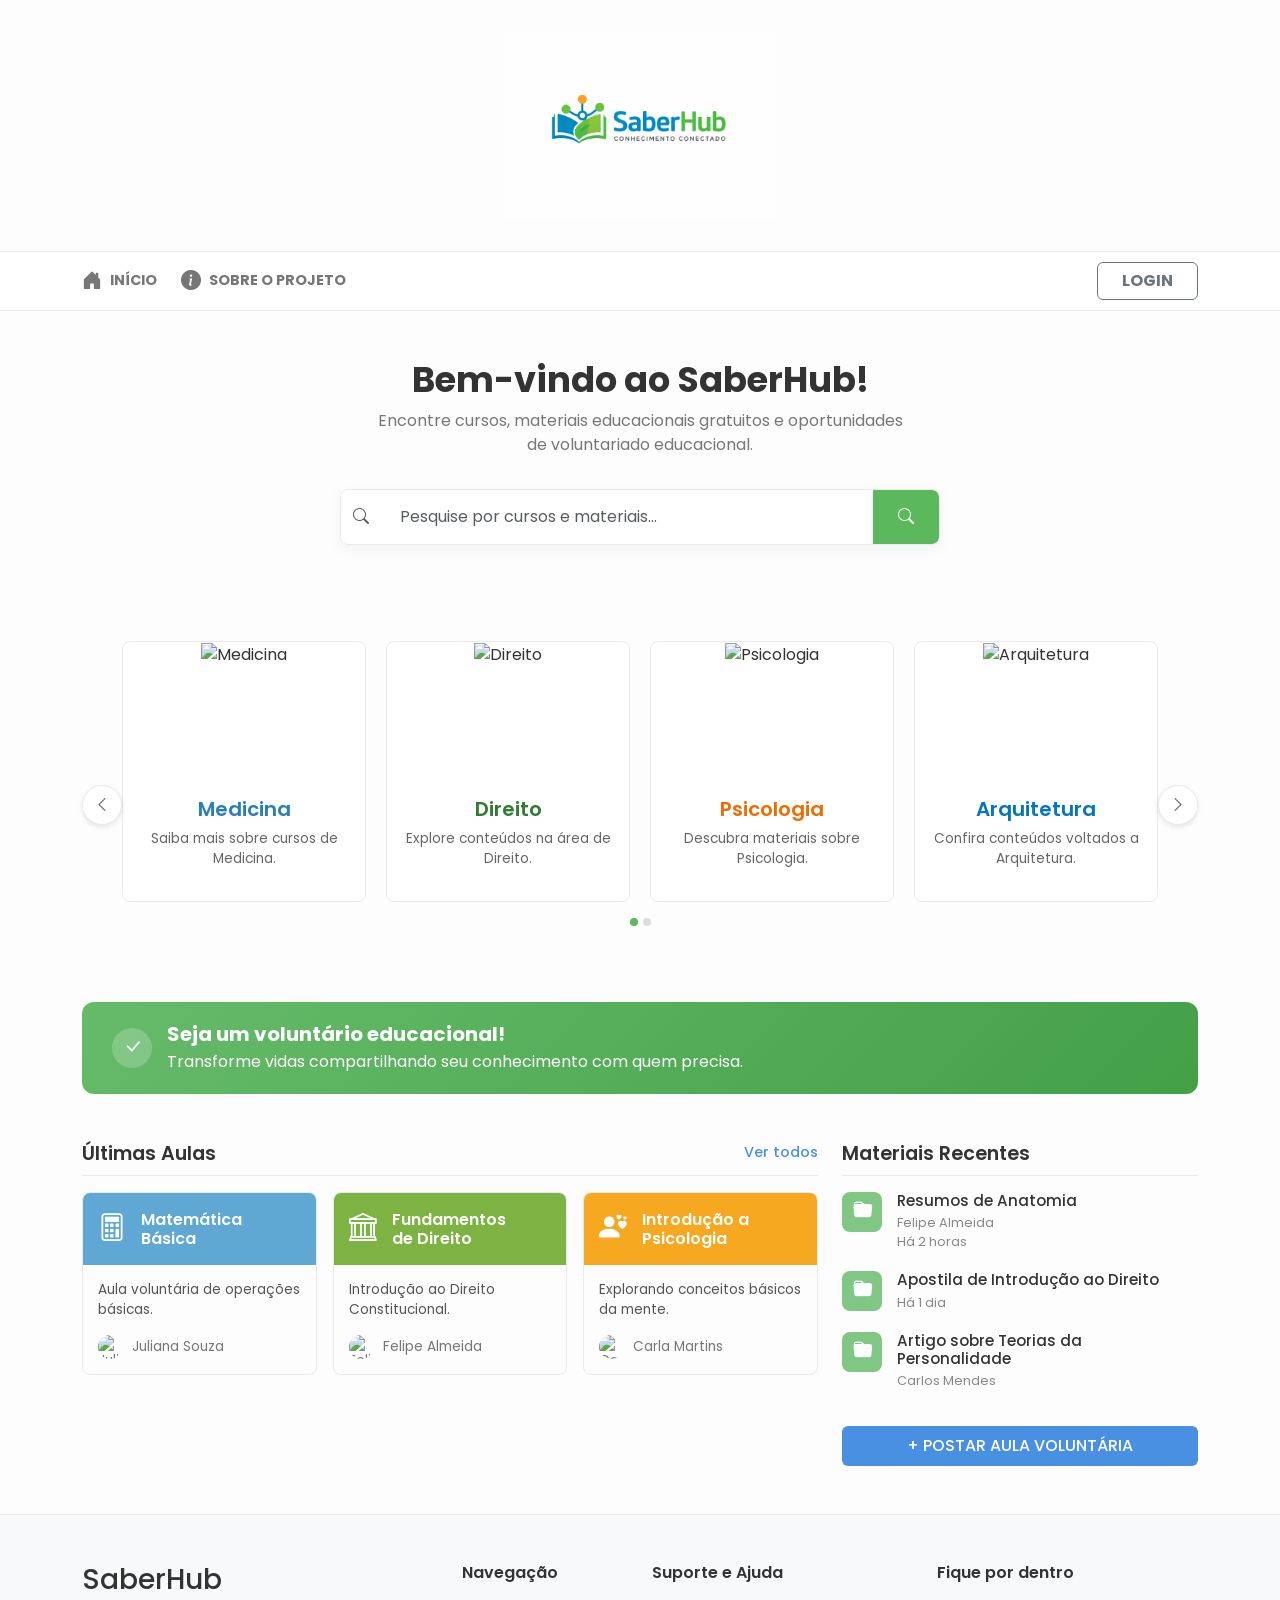
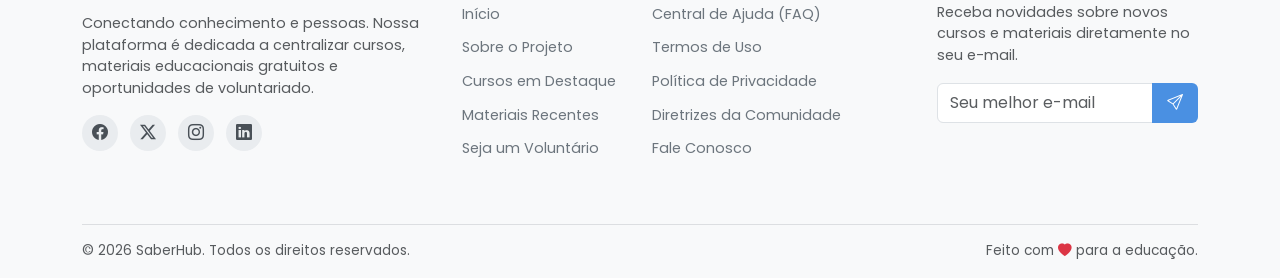
==== commit bcd6c10a: "Merge branch 'main' into css" ====
--- a/Index.html
+++ b/Index.html
@@ -29,7 +29,6 @@
                 <a href="StartProject.html" class="nav-link-custom fw-bold text-uppercase" style="font-size: 0.9rem;">
                     <i class="bi bi-info-circle-fill fs-5"></i> Sobre o Projeto
                 </a>
-
             </div>
             
             <div class="d-flex gap-3 align-items-center flex-wrap">
--- a/style.css
+++ b/style.css
@@ -15,10 +15,8 @@
     margin: 0;
 }
 
-/* =========================================================
-   HEADER & NAV (Globais - Usado em todas as páginas)
-   ========================================================= */
-.logo-container { text-align: center; padding: 2rem 0; background-color: #fff; }
+
+.logo-container { text-align: center; padding: 2rem 0; }
 .logo-img {
     max-width: 280px; 
     height: auto;
@@ -27,10 +25,6 @@
 .logo-img:hover {
     transform: scale(1.02); 
 }
-.logofeed {
-max-width: 280px;
-height: auto
-}
 
 .top-nav { border-top: 1px solid #eaeaea; border-bottom: 1px solid #eaeaea; padding: 10px 0; background-color: #fff; }
 .nav-link-custom { color: var(--sh-gray); font-weight: 500; text-decoration: none; display: flex; align-items: center; gap: 8px; transition: color 0.3s;}
@@ -38,9 +32,82 @@
 .btn-postar { background-color: #4a90e2; color: white; font-weight: 500; border-radius: 6px; padding: 8px 20px; border: none; transition: background-color 0.3s; }
 .btn-postar:hover { background-color: #357abd; color: white; }
 
-/* =========================================================
-   PÁGINA: HOME / INDEX (Index.html)
-   ========================================================= */
+.feature-card {
+    border: 1px solid #eaeaea;
+    border-radius: 8px;
+    overflow: hidden;
+    display: flex;
+    flex-direction: column;
+    box-shadow: 0 4px 8px rgba(0,0,0,0.02);
+}
+.card-header-custom {
+    color: white;
+    padding: 25px 15px;
+    display: flex;
+    flex-direction: column;
+    align-items: center;
+    justify-content: center;
+}
+.card-header-custom h5 { margin-top: 10px; margin-bottom: 0; font-weight: 600; font-size: 1.1rem; }
+.bg-sh-blue { background-color: #4a90e2; }
+.bg-sh-green { background-color: var(--sh-green); }
+.bg-sh-orange { background-color: var(--sh-orange); }
+
+.card-body-custom {
+    background-color: white;
+    padding: 20px 15px;
+    flex-grow: 1;
+    display: flex;
+    align-items: center;
+    justify-content: center;
+}
+.card-body-custom p { margin: 0; font-size: 0.9rem; color: #666; line-height: 1.5; }
+
+.unex-image-wrapper {
+    border-radius: 12px;
+    overflow: hidden;
+    box-shadow: 0 10px 25px rgba(0,0,0,0.1);
+    height: 100%;
+    width: 100%; 
+    min-height: 350px;
+    display: flex;
+}
+.unex-image-wrapper img {
+    width: 100%;
+    height: 100%; 
+    object-fit: cover;
+    object-position: center;
+}
+
+.cta-banner-centered {
+    background: linear-gradient(135deg, #6cbf6c, #43a047);
+    border-radius: 12px;
+    position: relative;
+}
+.cta-banner-centered i {
+    background: rgba(255,255,255,0.2);
+    border-radius: 50%;
+    width: 80px;
+    height: 80px;
+    display: inline-flex;
+    align-items: center;
+    justify-content: center;
+}
+
+.sugestao-section .card-header {
+    border-top-left-radius: 8px;
+    border-top-right-radius: 8px;
+}
+.sugestao-section .form-control {
+    border: 1px solid #ced4da;
+    border-radius: 6px;
+    padding: 10px 15px;
+}
+.sugestao-section .form-control:focus {
+    border-color: var(--sh-blue);
+    box-shadow: 0 0 0 0.25rem rgba(52, 152, 219, 0.25);
+}
+
 .hero-section { padding: 3rem 0; }
 .hero-title { font-weight: 700; font-size: 2.2rem; }
 .hero-subtitle { color: var(--sh-gray); font-size: 1rem; margin-bottom: 2rem; }
@@ -50,7 +117,6 @@
 .search-wrapper .btn-search { background-color: var(--sh-green); color: white; border: none; padding: 0 25px; transition: background-color 0.3s; }
 .search-wrapper .btn-search:hover { background-color: #4cae4c; }
 
-/* Carrossel de Categorias */
 .carousel-wrapper { position: relative; padding: 0 40px; }
 .carousel-track-container { overflow: hidden; width: 100%; }
 .carousel-track { display: flex; gap: 20px; transition: transform 0.4s ease-in-out; }
@@ -79,11 +145,9 @@
 .dot { width: 8px; height: 8px; border-radius: 50%; background-color: #ddd; cursor: pointer; transition: background-color 0.3s;}
 .dot.active { background-color: var(--sh-green); }
 
-/* Banner Secundário (Home) */
 .cta-banner { background: linear-gradient(135deg, #66bb6a, #43a047); border-radius: 12px; color: white; padding: 20px 30px; display: flex; align-items: center; justify-content: space-between; margin-top: 2rem; position: relative; overflow: hidden; }
 .cta-icon { background: rgba(255,255,255,0.2); width: 40px; height: 40px; border-radius: 50%; display: flex; align-items: center; justify-content: center; font-size: 1.2rem; margin-right: 15px; }
 
-/* Listagens de Aulas e Materiais */
 .section-header { display: flex; justify-content: space-between; align-items: center; margin-bottom: 1rem; border-bottom: 1px solid #eaeaea; padding-bottom: 10px; }
 .section-header h4 { font-weight: 600; font-size: 1.2rem; margin: 0; }
 .link-ver-todos { color: #4a90e2; text-decoration: none; font-size: 0.9rem; font-weight: 500; transition: color 0.3s; }
@@ -107,33 +171,6 @@
 .material-info h6 { margin: 0 0 3px; font-size: 0.95rem; font-weight: 500;}
 .material-info p { margin: 0; font-size: 0.8rem; color: #888; }
 
-/* =========================================================
-   PÁGINA: SOBRE O PROJETO (StartProject.html)
-   ========================================================= */
-
-.feature-card { border: 1px solid #eaeaea; border-radius: 8px; overflow: hidden; display: flex; flex-direction: column; box-shadow: 0 4px 8px rgba(0,0,0,0.02); }
-.card-header-custom { color: white; padding: 25px 15px; display: flex; flex-direction: column; align-items: center; justify-content: center; }
-.card-header-custom h5 { margin-top: 10px; margin-bottom: 0; font-weight: 600; font-size: 1.1rem; }
-.bg-sh-blue { background-color: #4a90e2; }
-.bg-sh-green { background-color: var(--sh-green); }
-.bg-sh-orange { background-color: var(--sh-orange); }
-
-.card-body-custom { background-color: white; padding: 20px 15px; flex-grow: 1; display: flex; align-items: center; justify-content: center; }
-.card-body-custom p { margin: 0; font-size: 0.9rem; color: #666; line-height: 1.5; text-align: center;}
-
-.unex-image-wrapper { border-radius: 12px; overflow: hidden; box-shadow: 0 10px 25px rgba(0,0,0,0.1); height: 100%; width: 100%; min-height: 350px; display: flex; }
-.unex-image-wrapper img { width: 100%; height: 100%; object-fit: cover; object-position: center; }
-
-.cta-banner-centered { background: linear-gradient(135deg, #6cbf6c, #43a047); border-radius: 12px; position: relative; }
-.cta-banner-centered i { background: rgba(255,255,255,0.2); border-radius: 50%; width: 80px; height: 80px; display: inline-flex; align-items: center; justify-content: center; }
-
-.sugestao-section .card-header { border-top-left-radius: 8px; border-top-right-radius: 8px; }
-.sugestao-section .form-control { border: 1px solid #ced4da; border-radius: 6px; padding: 10px 15px; }
-.sugestao-section .form-control:focus { border-color: var(--sh-blue); box-shadow: 0 0 0 0.25rem rgba(52, 152, 219, 0.25); }
-
-/* =========================================================
-   RODAPÉ (Footer)
-   ========================================================= */
 .sh-footer { background-color: #f8f9fa; border-top: 1px solid #eaeaea; color: var(--sh-dark); }
 .footer-title { font-weight: 600; margin-bottom: 1.2rem; color: var(--sh-dark); }
 .footer-links { padding: 0; list-style: none; }
@@ -143,9 +180,6 @@
 .social-links a { display: inline-flex; align-items: center; justify-content: center; width: 36px; height: 36px; background-color: #e9ecef; color: #495057; border-radius: 50%; text-decoration: none; transition: all 0.3s; }
 .social-links a:hover { background-color: #007bc0; color: white; transform: translateY(-3px); }
 
-/* =========================================================
-   ELEMENTOS FLUTUANTES
-   ========================================================= */
 #btnVoltarTopo {
     position: fixed; bottom: 30px; right: 30px; width: 50px; height: 50px;
     border-radius: 50%; background-color: var(--sh-blue); color: white;
